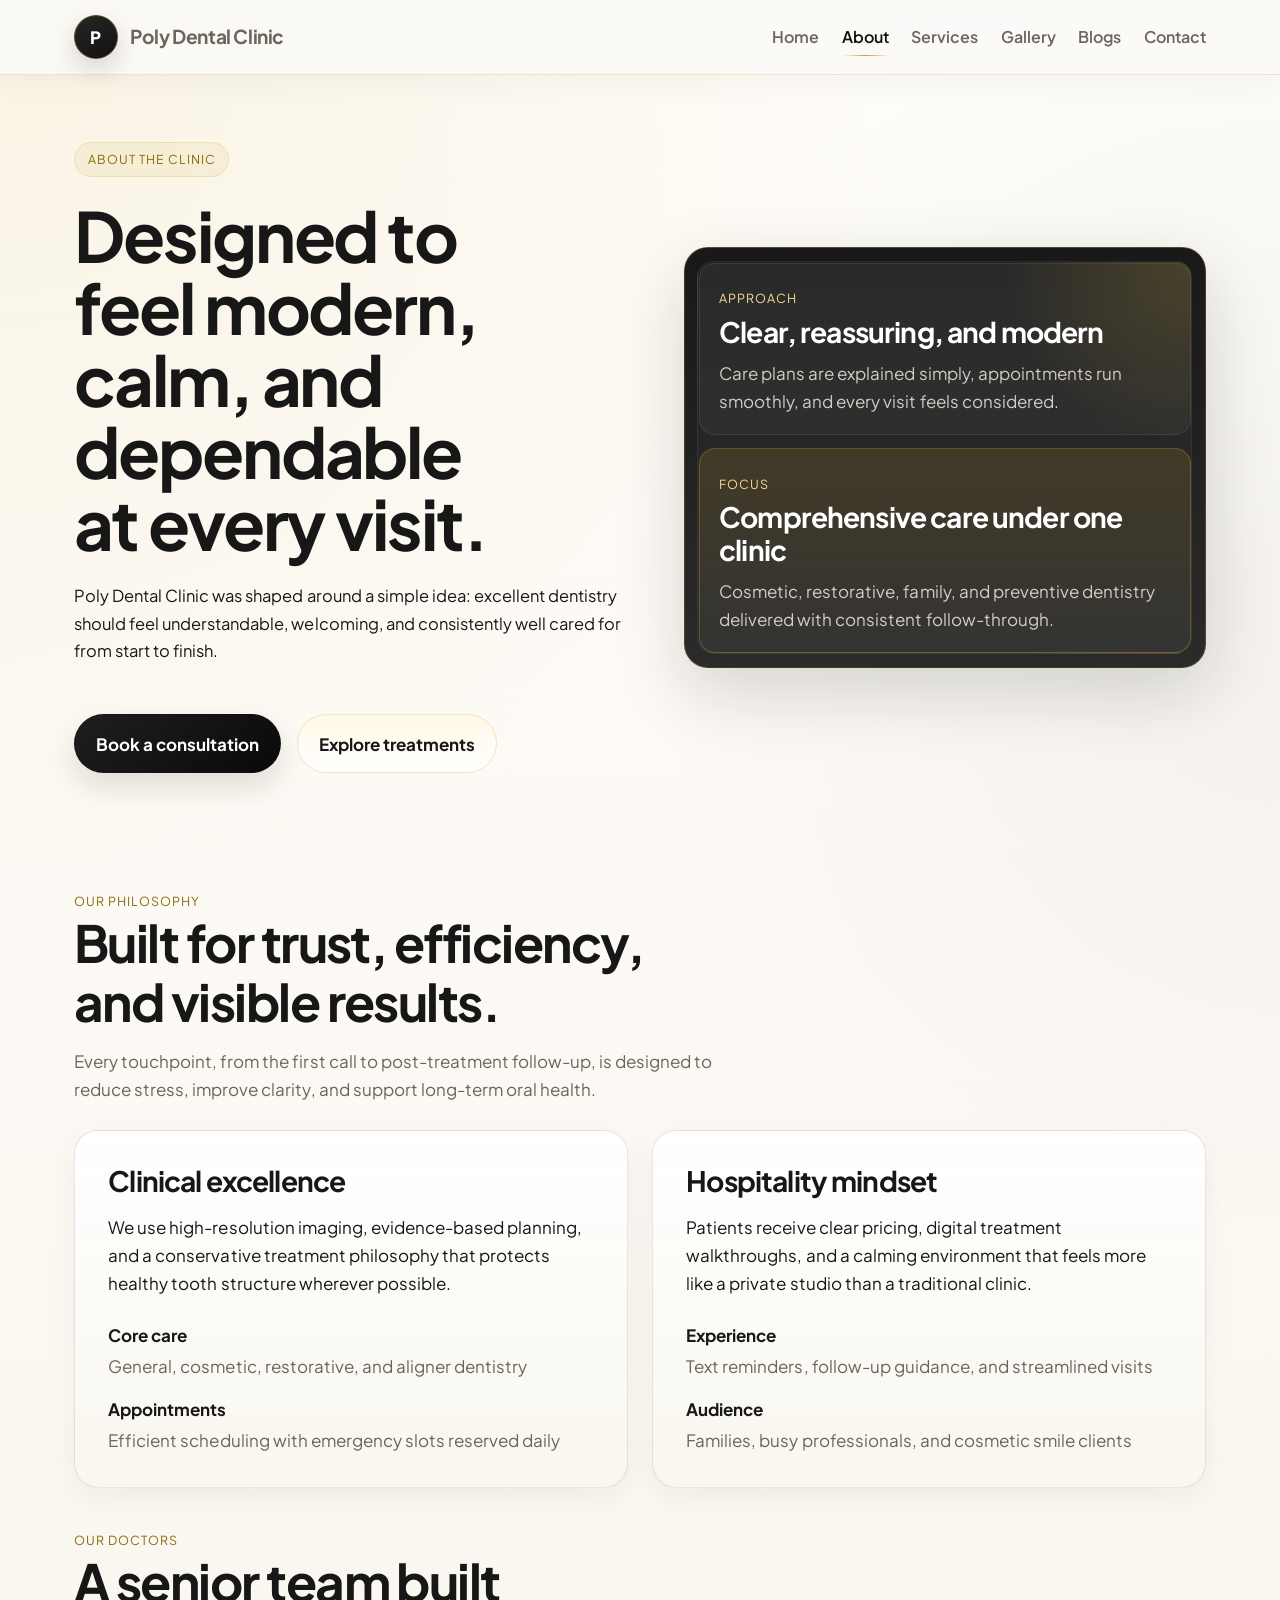
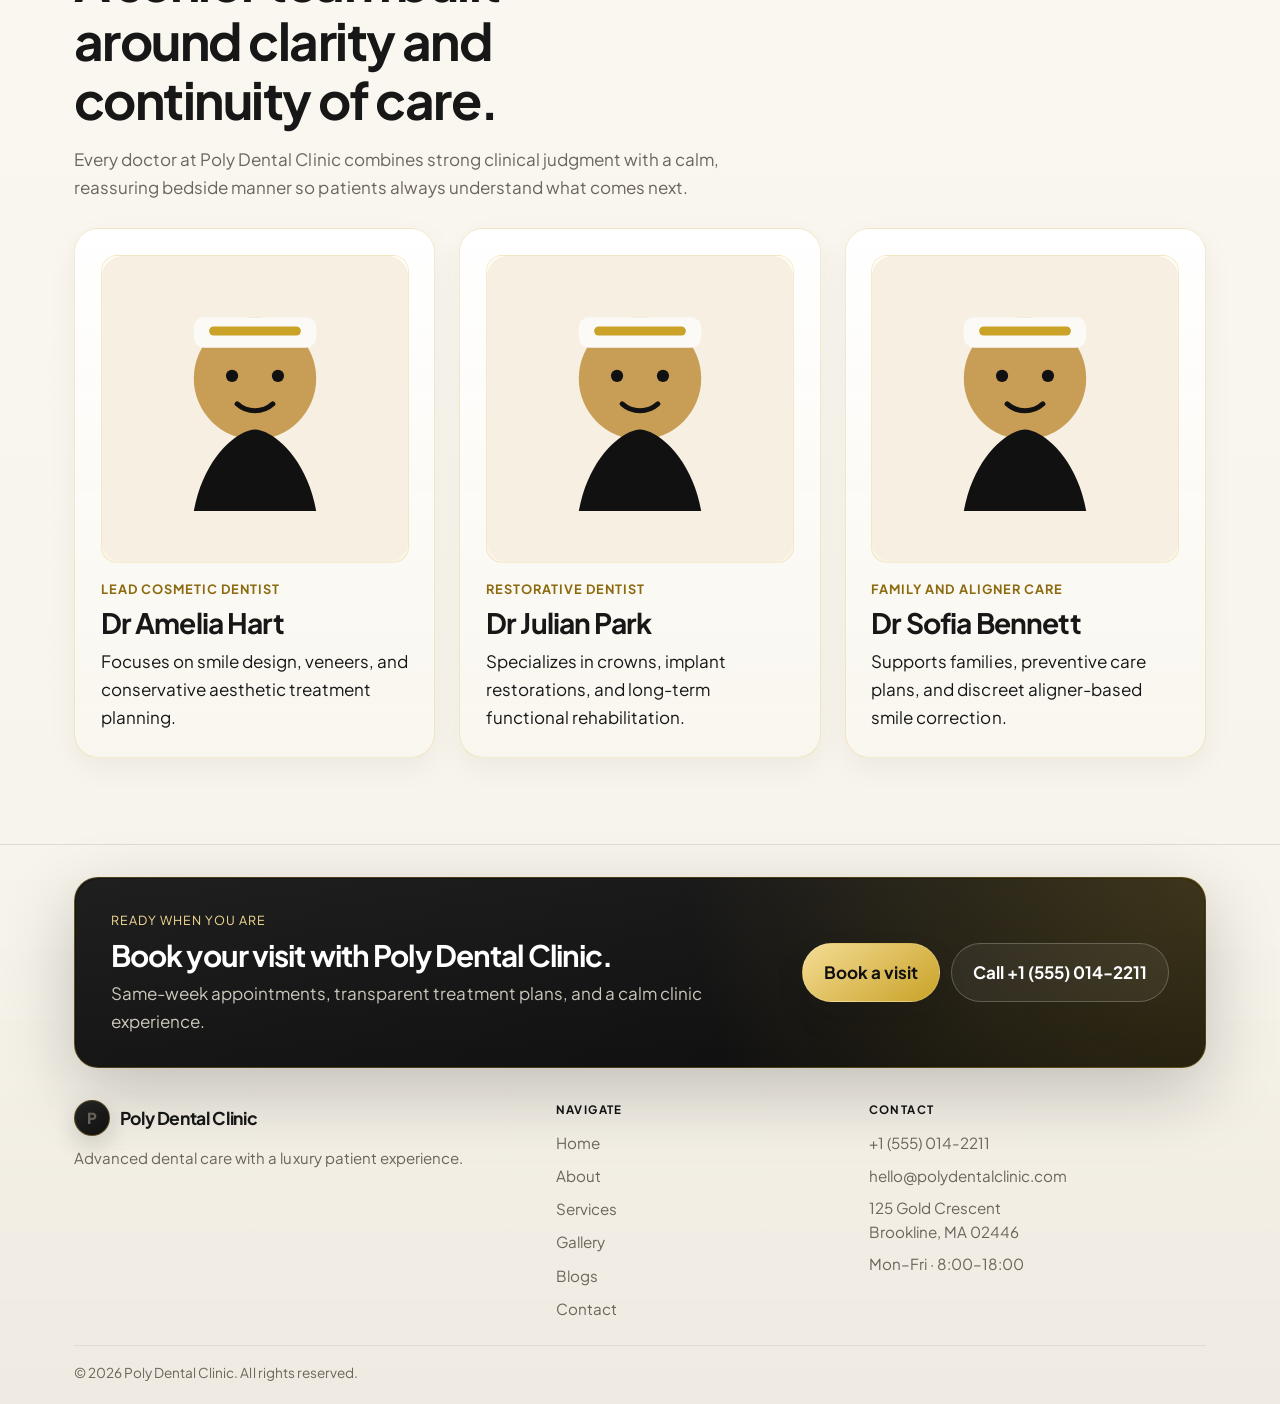
==== about.html @ a1417f7a "feat: Inital commit with all files" ====
<!DOCTYPE html>
<html lang="en">
  <head>
    <meta charset="UTF-8" />
    <meta name="viewport" content="width=device-width, initial-scale=1.0" />
    <title>About | Poly Dental Clinic</title>
    <meta
      name="description"
      content="Learn about Poly Dental Clinic, our patient-first philosophy, and the doctors behind our modern cosmetic, restorative, and family dental care."
    />
    <meta name="robots" content="index,follow" />
    <link rel="canonical" href="https://www.polydentalclinic.com/about.html" />
    <meta property="og:title" content="About | Poly Dental Clinic" />
    <meta
      property="og:description"
      content="Meet the team, explore our care philosophy, and learn what makes Poly Dental Clinic feel modern, dependable, and welcoming."
    />
    <meta property="og:type" content="website" />
    <meta property="og:url" content="https://www.polydentalclinic.com/about.html" />
    <meta property="og:site_name" content="Poly Dental Clinic" />
    <meta name="theme-color" content="#fbfaf7" />
    <link rel="icon" href="assets/images/favicon.svg" type="image/svg+xml" />
    <link rel="manifest" href="site.webmanifest" />
    <link rel="preconnect" href="https://fonts.googleapis.com" />
    <link rel="preconnect" href="https://fonts.gstatic.com" crossorigin />
    <link
      href="https://fonts.googleapis.com/css2?family=Plus+Jakarta+Sans:wght@400;500;600;700;800&display=swap"
      rel="stylesheet"
    />
    <link rel="stylesheet" href="assets/css/styles.css" />
    <script>document.documentElement.classList.add('js');</script>
  </head>
  <body>
    <a class="skip-link" href="#main">Skip to content</a>
    <header class="site-header">
      <div class="nav-shell">
        <a class="brand" href="index.html" aria-label="Poly Dental Clinic home">
          <span class="brand-mark">P</span>
          <span class="brand-copy">
            <strong>Poly Dental Clinic</strong>
          </span>
        </a>
        <button
          class="mobile-toggle"
          type="button"
          aria-label="Toggle navigation menu"
          aria-expanded="false"
          aria-controls="primary-nav"
          data-mobile-toggle
        >
          <span class="mobile-toggle-line" aria-hidden="true"></span>
          <span class="mobile-toggle-line" aria-hidden="true"></span>
          <span class="mobile-toggle-line" aria-hidden="true"></span>
        </button>
        <nav>
          <div class="nav-links" id="primary-nav" data-nav-links>
            <a href="index.html">Home</a>
            <a href="about.html" aria-current="page">About</a>
            <a href="services.html">Services</a>
            <a href="gallery.html">Gallery</a>
            <a href="blog.html">Blogs</a>
            <a href="contact.html">Contact</a>
          </div>
        </nav>
      </div>
    </header>

    <main id="main">
      <section class="page-intro">
        <div class="section-shell page-intro-grid">
          <div class="page-intro-copy reveal">
            <span class="eyebrow">About the clinic</span>
            <h1>Designed to feel modern, calm, and dependable at every visit.</h1>
            <p>
              Poly Dental Clinic was shaped around a simple idea: excellent dentistry should
              feel understandable, welcoming, and consistently well cared for from start to finish.
            </p>
            <div class="inline-actions">
              <a class="button" href="contact.html">Book a consultation</a>
              <a class="button-secondary" href="services.html">Explore treatments</a>
            </div>
          </div>
          <div class="page-intro-panel reveal">
            <div class="page-intro-details">
              <article class="intro-detail-card">
                <span class="section-label">Approach</span>
                <h3>Clear, reassuring, and modern</h3>
                <p>Care plans are explained simply, appointments run smoothly, and every visit feels considered.</p>
              </article>
              <article class="intro-detail-card intro-detail-accent">
                <span class="section-label">Focus</span>
                <h3>Comprehensive care under one clinic</h3>
                <p>Cosmetic, restorative, family, and preventive dentistry delivered with consistent follow-through.</p>
              </article>
            </div>
          </div>
        </div>
      </section>

      <section class="section">
        <div class="section-shell">
          <div class="section-head reveal">
            <div class="section-copy">
              <span class="section-label">Our philosophy</span>
              <h2>Built for trust, efficiency, and visible results.</h2>
              <p class="section-lead">
                Every touchpoint, from the first call to post-treatment follow-up, is designed to
                reduce stress, improve clarity, and support long-term oral health.
              </p>
            </div>
          </div>

          <div class="story-grid">
            <article class="story-panel reveal">
              <h3>Clinical excellence</h3>
              <p>
                We use high-resolution imaging, evidence-based planning, and a conservative
                treatment philosophy that protects healthy tooth structure wherever possible.
              </p>
              <div class="meta-list">
                <div><span>Core care</span>General, cosmetic, restorative, and aligner dentistry</div>
                <div><span>Appointments</span>Efficient scheduling with emergency slots reserved daily</div>
              </div>
            </article>
            <article class="story-panel reveal">
              <h3>Hospitality mindset</h3>
              <p>
                Patients receive clear pricing, digital treatment walkthroughs, and a calming
                environment that feels more like a private studio than a traditional clinic.
              </p>
              <div class="meta-list">
                <div><span>Experience</span>Text reminders, follow-up guidance, and streamlined visits</div>
                <div><span>Audience</span>Families, busy professionals, and cosmetic smile clients</div>
              </div>
            </article>
          </div>

          <div class="section-head reveal doctors-head">
            <div class="section-copy">
              <span class="section-label">Our doctors</span>
              <h2>A senior team built around clarity and continuity of care.</h2>
              <p class="section-lead">
                Every doctor at Poly Dental Clinic combines strong clinical judgment with a calm,
                reassuring bedside manner so patients always understand what comes next.
              </p>
            </div>
          </div>

          <div class="doctor-grid">
            <article class="doctor-card reveal">
              <img src="assets/images/doctor-placeholder.svg" alt="Doctor profile placeholder for Dr Amelia Hart" />
              <div class="doctor-copy">
                <span class="doctor-role">Lead cosmetic dentist</span>
                <h3>Dr Amelia Hart</h3>
                <p>Focuses on smile design, veneers, and conservative aesthetic treatment planning.</p>
              </div>
            </article>
            <article class="doctor-card reveal">
              <img src="assets/images/doctor-placeholder.svg" alt="Doctor profile placeholder for Dr Julian Park" />
              <div class="doctor-copy">
                <span class="doctor-role">Restorative dentist</span>
                <h3>Dr Julian Park</h3>
                <p>Specializes in crowns, implant restorations, and long-term functional rehabilitation.</p>
              </div>
            </article>
            <article class="doctor-card reveal">
              <img src="assets/images/doctor-placeholder.svg" alt="Doctor profile placeholder for Dr Sofia Bennett" />
              <div class="doctor-copy">
                <span class="doctor-role">Family and aligner care</span>
                <h3>Dr Sofia Bennett</h3>
                <p>Supports families, preventive care plans, and discreet aligner-based smile correction.</p>
              </div>
            </article>
          </div>
        </div>
      </section>
    </main>

    <footer class="footer">
      <div class="footer-shell">
        <aside class="footer-cta reveal" aria-label="Book a visit">
          <div class="footer-cta-copy">
            <span class="section-label">Ready when you are</span>
            <h3>Book your visit with Poly Dental Clinic.</h3>
            <p>Same-week appointments, transparent treatment plans, and a calm clinic experience.</p>
          </div>
          <div class="footer-cta-actions">
            <a class="button" href="contact.html">Book a visit</a>
            <a class="button-secondary" href="tel:+15550142211">Call +1 (555) 014-2211</a>
          </div>
        </aside>
        <div class="footer-grid">
          <div class="footer-brand">
            <a class="footer-brand-link" href="index.html" aria-label="Poly Dental Clinic home">
              <span class="brand-mark" aria-hidden="true">P</span>
              <strong>Poly Dental Clinic</strong>
            </a>
            <span>Advanced dental care with a luxury patient experience.</span>
          </div>
          <div class="footer-col">
            <span class="footer-heading">Navigate</span>
            <div class="footer-links">
              <a href="index.html">Home</a>
              <a href="about.html">About</a>
              <a href="services.html">Services</a>
              <a href="gallery.html">Gallery</a>
              <a href="blog.html">Blogs</a>
              <a href="contact.html">Contact</a>
            </div>
          </div>
          <div class="footer-col">
            <span class="footer-heading">Contact</span>
            <div class="footer-links">
              <a href="tel:+15550142211">+1 (555) 014-2211</a>
              <a href="mailto:hello@polydentalclinic.com">hello@polydentalclinic.com</a>
              <span>125 Gold Crescent<br />Brookline, MA 02446</span>
              <span>Mon&ndash;Fri &middot; 8:00&ndash;18:00</span>
            </div>
          </div>
        </div>
        <div class="footer-bottom">
          <p class="footer-note">&copy; <span data-current-year></span> Poly Dental Clinic. All rights reserved.</p>
        </div>
      </div>
    </footer>

    <script src="assets/js/script.js"></script>
  </body>
</html>
---- assets/css/styles.css ----
:root {
  --bg: #fbfaf7;
  --bg-elevated: #f5f1e8;
  --surface: rgba(255, 255, 255, 0.88);
  --surface-strong: rgba(255, 255, 255, 0.96);
  --text: #171717;
  --text-muted: #6b655c;
  --gold: #c9a227;
  --gold-soft: #e7d08b;
  --accent-dark: #111111;
  --border: rgba(17, 17, 17, 0.1);
  --border-strong: rgba(201, 162, 39, 0.24);
  --shadow: 0 22px 60px rgba(17, 17, 17, 0.08);
  --shadow-soft: 0 10px 30px rgba(17, 17, 17, 0.05);
  --radius-lg: 24px;
  --radius-md: 16px;
  --radius-sm: 12px;
  --container: 1180px;
  --gutter: clamp(1rem, 2.5vw, 1.5rem);
  --space-sm: clamp(0.75rem, 1.2vw, 1rem);
  --space-md: clamp(1rem, 1.8vw, 1.4rem);
  --space-lg: clamp(1.5rem, 2.6vw, 2.25rem);
  --space-xl: clamp(2rem, 3.6vw, 3rem);
  --measure: 68ch;
  --display-font: "Plus Jakarta Sans", "Segoe UI", sans-serif;
  --body-font: "Plus Jakarta Sans", "Segoe UI", sans-serif;
  --focus-ring: 0 0 0 4px rgba(201, 162, 39, 0.2);
  --transition: 220ms ease;
}

* {
  box-sizing: border-box;
}

html {
  scroll-behavior: smooth;
}

body {
  margin: 0;
  font-family: var(--body-font);
  font-size: clamp(1rem, 0.25vw + 0.98rem, 1.0625rem);
  color: var(--text);
  background:
    radial-gradient(circle at top left, rgba(201, 162, 39, 0.1), transparent 28%),
    radial-gradient(circle at right 20%, rgba(17, 17, 17, 0.04), transparent 24%),
    linear-gradient(180deg, #fffdfa 0%, #f6f2e8 100%);
  min-height: 100vh;
  line-height: 1.65;
  letter-spacing: 0.001em;
  text-rendering: optimizeLegibility;
  -webkit-font-smoothing: antialiased;
}

a {
  color: inherit;
  text-decoration: none;
}

a:focus-visible,
button:focus-visible,
input:focus-visible,
textarea:focus-visible {
  outline: none;
  box-shadow: var(--focus-ring);
}

img {
  max-width: 100%;
  display: block;
}

button,
input,
textarea {
  font: inherit;
}

.skip-link {
  position: absolute;
  left: -999px;
  top: 1rem;
}

.skip-link:focus,
.skip-link:focus-visible {
  left: 1rem;
  z-index: 1000;
  padding: 0.75rem 1rem;
  border-radius: var(--radius-sm);
  background: var(--gold);
  color: #111;
  box-shadow: var(--shadow-soft);
}

.site-header {
  position: sticky;
  top: 0;
  z-index: 50;
  backdrop-filter: blur(16px);
  background: rgba(251, 250, 247, 0.84);
  border-bottom: 1px solid rgba(201, 162, 39, 0.24);
  box-shadow: 0 10px 30px rgba(17, 17, 17, 0.04);
}

nav {
  display: flex;
  align-items: center;
  margin-left: auto;
}

.nav-shell,
.section-shell,
.footer-shell {
  width: 100%;
  max-width: var(--container);
  margin: 0 auto;
  padding-inline: var(--gutter);
}

.nav-shell {
  display: flex;
  align-items: center;
  justify-content: space-between;
  gap: 0.65rem;
  min-height: 74px;
}

.brand {
  display: flex;
  align-items: center;
  gap: 0.75rem;
}

.brand-mark {
  width: 2.75rem;
  height: 2.75rem;
  border-radius: 50%;
  display: grid;
  place-items: center;
  color: #fff;
  background: linear-gradient(145deg, #262626, #111111);
  border: 1px solid rgba(201, 162, 39, 0.35);
  box-shadow: 0 10px 24px rgba(17, 17, 17, 0.16);
  font-weight: 800;
}

.brand-copy strong,
.footer-brand strong {
  display: block;
  font-family: var(--display-font);
  letter-spacing: -0.02em;
  font-size: 1.2rem;
}

.brand-copy,
.footer-brand span,
.section-lead,
.meta-list,
.contact-list,
.card-note,
.gallery-tag,
.kpi-label {
  color: var(--text-muted);
}

.nav-links {
  display: flex;
  align-items: center;
  gap: 1.4rem;
}

.nav-links a {
  position: relative;
  font-size: 1rem;
  font-weight: 600;
  color: var(--text-muted);
}

.nav-links a[aria-current="page"] {
  color: var(--accent-dark);
}

.nav-links a::after {
  content: "";
  position: absolute;
  left: 0;
  bottom: -0.35rem;
  width: 100%;
  height: 1px;
  background: linear-gradient(90deg, transparent, var(--gold), transparent);
  transform: scaleX(0);
  transform-origin: center;
  transition: transform var(--transition);
}

.nav-links a:hover::after,
.nav-links a[aria-current="page"]::after {
  transform: scaleX(1);
}

.mobile-toggle {
  display: none;
  width: 3rem;
  height: 3rem;
  border: 1px solid rgba(201, 162, 39, 0.3);
  border-radius: 12px;
  background: linear-gradient(180deg, rgba(255, 248, 228, 0.96), rgba(255, 255, 255, 0.98));
  color: var(--text);
  padding: 0;
  align-content: center;
  justify-items: center;
  gap: 0.24rem;
  margin-left: 0.15rem;
  box-shadow: var(--shadow-soft);
}

.mobile-toggle-line {
  width: 1.1rem;
  height: 2px;
  border-radius: 999px;
  background: linear-gradient(90deg, #111111, #c9a227);
}

.hero {
  position: relative;
  overflow: clip;
  padding: 4rem 0 2rem;
}

.hero::before {
  content: "";
  position: absolute;
  inset: 0;
  background:
    linear-gradient(110deg, rgba(201, 162, 39, 0.14), transparent 42%),
    linear-gradient(180deg, transparent, rgba(17, 17, 17, 0.02));
  pointer-events: none;
}

.hero-grid,
.contact-grid,
.story-grid,
.service-grid,
.gallery-grid,
.info-grid,
.footer-grid,
.stat-grid,
.values-grid,
.doctor-grid {
  display: grid;
  gap: 1.5rem;
}

.hero-grid,
.contact-grid,
.story-grid {
  grid-template-columns: repeat(2, minmax(0, 1fr));
  align-items: center;
}

.landing-copy {
  max-width: 42rem;
  background: rgba(255, 252, 243, 0.9);
  backdrop-filter: blur(12px);
  border-color: rgba(201, 162, 39, 0.3);
  box-shadow: 0 26px 80px rgba(17, 17, 17, 0.14);
}

.landing-points {
  display: flex;
  flex-wrap: wrap;
  gap: 0.7rem;
  margin-top: 0.15rem;
}

.landing-points span {
  padding: 0.55rem 0.8rem;
  border-radius: 999px;
  background: rgba(17, 17, 17, 0.05);
  border: 1px solid rgba(201, 162, 39, 0.2);
  font-size: 0.92rem;
  font-weight: 600;
  color: var(--text-muted);
}

.page-intro {
  padding: clamp(2rem, 4vw, 3.2rem) 0 clamp(2.4rem, 4.6vw, 3.6rem);
}

.home-intro {
  padding-top: clamp(2rem, 4vw, 2.8rem);
}

.page-intro-grid {
  display: grid;
  grid-template-columns: minmax(0, 1.05fr) minmax(0, 0.95fr);
  gap: clamp(1.25rem, 2.8vw, 2rem);
  align-items: center;
}

.page-intro-copy,
.page-intro-panel {
  position: relative;
  border-radius: var(--radius-lg);
}

.page-intro-copy {
  display: grid;
  gap: var(--space-md);
  padding: clamp(0.6rem, 2vw, 1rem) 0;
}

.page-intro-copy h1 {
  max-width: 10.5ch;
  line-height: 1.04;
  margin-bottom: 0.1rem;
}

.page-intro-copy p {
  max-width: min(var(--measure), 100%);
  font-size: 1.03rem;
}

.page-intro-panel {
  padding: 0.9rem;
  background:
    linear-gradient(180deg, rgba(17, 17, 17, 0.97), rgba(31, 31, 31, 0.95)),
    linear-gradient(180deg, rgba(255, 255, 255, 0.02), rgba(255, 255, 255, 0.02));
  border: 1px solid rgba(201, 162, 39, 0.26);
  box-shadow: 0 24px 70px rgba(17, 17, 17, 0.16);
}

.home-intro-panel {
  background:
    linear-gradient(180deg, rgba(17, 17, 17, 0.98), rgba(28, 28, 28, 0.95)),
    linear-gradient(180deg, rgba(255, 255, 255, 0.02), rgba(255, 255, 255, 0.02));
}

.page-intro-panel::before {
  content: "";
  position: absolute;
  inset: 0.8rem;
  border-radius: calc(var(--radius-lg) - 0.45rem);
  background:
    radial-gradient(circle at top right, rgba(201, 162, 39, 0.2), transparent 30%),
    linear-gradient(180deg, rgba(255, 255, 255, 0.04), rgba(255, 255, 255, 0.01));
  border: 1px solid rgba(255, 255, 255, 0.06);
}

.page-intro-details {
  position: relative;
  z-index: 1;
  display: grid;
  gap: 0.85rem;
  height: 100%;
}

.home-intro-image {
  min-height: 19rem;
}

.home-intro-image img {
  aspect-ratio: 1.12 / 0.88;
}

.home-intro-stats {
  display: grid;
  grid-template-columns: minmax(0, 1.15fr) minmax(0, 0.85fr) minmax(0, 0.85fr);
  gap: 0.9rem;
}

.intro-detail-card {
  padding: 1.15rem 1.2rem;
  border-radius: var(--radius-md);
  background: rgba(255, 255, 255, 0.04);
  border: 1px solid rgba(255, 255, 255, 0.08);
}

.intro-detail-card .section-label {
  color: #f4dc94;
}

.intro-detail-card h3 {
  color: #fff;
  margin-top: 0.35rem;
}

.intro-detail-card p {
  color: rgba(255, 249, 235, 0.78);
  margin-top: 0.7rem;
}

.intro-detail-accent {
  background: linear-gradient(180deg, rgba(201, 162, 39, 0.16), rgba(255, 255, 255, 0.04));
  border-color: rgba(201, 162, 39, 0.34);
}

.hero-copy,
.hero-card,
.story-panel,
.contact-panel,
.info-panel,
.service-card,
.gallery-card,
.value-card,
.cta-banner,
.doctor-card,
.testimonial-card {
  background: linear-gradient(180deg, rgba(255, 255, 255, 0.98), rgba(249, 246, 238, 0.96));
  border: 1px solid var(--border);
  border-radius: var(--radius-lg);
  box-shadow: var(--shadow-soft);
}

.hero-copy,
.cta-banner,
.service-card,
.value-card,
.doctor-card,
.testimonial-card {
  border-color: rgba(201, 162, 39, 0.22);
}

.hero-copy,
.story-panel,
.contact-panel,
.info-panel,
.cta-banner {
  padding: clamp(1.4rem, 2.6vw, 2.35rem);
}

.service-card,
.gallery-card,
.value-card,
.stat-card,
.doctor-card,
.testimonial-card {
  padding: clamp(1.2rem, 2.2vw, 1.6rem);
}

.eyebrow {
  display: inline-flex;
  align-items: center;
  gap: 0.6rem;
  padding: 0.38rem 0.8rem;
  border-radius: 999px;
  background: rgba(201, 162, 39, 0.1);
  border: 1px solid rgba(201, 162, 39, 0.18);
  color: #8c6b10;
  letter-spacing: 0.08em;
  text-transform: uppercase;
  font-size: 0.77rem;
  width: fit-content;
}

h1,
h2,
h3 {
  margin: 0;
  line-height: 1.15;
  font-family: var(--display-font);
  font-weight: 700;
  letter-spacing: -0.03em;
}

h1 {
  font-size: clamp(2.4rem, 5.4vw, 5.2rem);
  max-width: 18ch;
  text-wrap: balance;
}

h2 {
  font-size: clamp(1.9rem, 4vw, 3.2rem);
  text-wrap: balance;
}

h3 {
  font-size: clamp(1.5rem, 2.2vw, 2rem);
}

p {
  margin: 0;
  max-width: 66ch;
}

.hero-copy p,
.section-copy p,
.story-panel p,
.contact-panel p,
.info-panel p,
.service-card p,
.gallery-card p,
.value-card p,
.cta-banner p {
  margin-top: 1rem;
}

.hero-actions,
.inline-actions {
  display: flex;
  flex-wrap: wrap;
  gap: 1rem;
  margin-top: 1.75rem;
}

.button,
.button-secondary {
  display: inline-flex;
  align-items: center;
  justify-content: center;
  min-height: 3.25rem;
  padding: 0.9rem 1.3rem;
  border-radius: 999px;
  font-weight: 700;
  transition: transform var(--transition), border-color var(--transition), background var(--transition), box-shadow var(--transition);
}

.button {
  color: #fff;
  background: linear-gradient(145deg, #1f1f1f, #090909);
  border: 1px solid rgba(17, 17, 17, 0.16);
  box-shadow: 0 14px 30px rgba(17, 17, 17, 0.12);
}

.button-secondary {
  border: 1px solid var(--border-strong);
  background: linear-gradient(180deg, rgba(255, 248, 228, 0.92), rgba(255, 255, 255, 0.94));
  color: var(--text);
}

.button:hover,
.button-secondary:hover,
.mobile-toggle:hover {
  transform: translateY(-1px);
  box-shadow: 0 10px 24px rgba(17, 17, 17, 0.1);
}

.button:focus-visible,
.button-secondary:focus-visible,
.mobile-toggle:focus-visible,
.nav-links a:focus-visible {
  box-shadow: var(--focus-ring);
}

.hero-card {
  position: relative;
  padding: clamp(1rem, 1.8vw, 1.35rem);
  min-height: 420px;
  isolation: isolate;
}

.hero-media {
  min-height: 100%;
}

.hero-card::before {
  content: "";
  position: absolute;
  inset: 1rem;
  border-radius: calc(var(--radius-lg) - 0.75rem);
  background:
    linear-gradient(160deg, rgba(201, 162, 39, 0.14), transparent 45%),
    radial-gradient(circle at top right, rgba(255, 255, 255, 0.92), transparent 42%),
    linear-gradient(180deg, rgba(255, 255, 255, 0.98), rgba(247, 242, 231, 0.95));
  border: 1px solid rgba(17, 17, 17, 0.06);
}

.hero-card-content {
  position: relative;
  z-index: 1;
  height: 100%;
  display: flex;
  flex-direction: column;
  justify-content: space-between;
}

.hero-image-frame {
  overflow: hidden;
  border-radius: calc(var(--radius-lg) - 0.5rem);
  border: 1px solid rgba(201, 162, 39, 0.2);
  background: linear-gradient(180deg, rgba(255, 253, 246, 0.92), rgba(251, 245, 229, 0.96));
}

.hero-image-frame img {
  width: 100%;
  aspect-ratio: 1.06 / 1;
  object-fit: cover;
}

.hero-stat-row {
  display: grid;
  grid-template-columns: repeat(3, minmax(0, 1fr));
  gap: 0.9rem;
  margin-top: 1rem;
}

.hero-highlight {
  display: grid;
  gap: 1rem;
}

.hero-badge,
.kpi {
  background: rgba(255, 255, 255, 0.7);
  border: 1px solid rgba(17, 17, 17, 0.06);
  border-radius: var(--radius-md);
  padding: 1rem 1.05rem;
}

.home-intro-stats .kpi {
  background: rgba(255, 255, 255, 0.04);
  border: 1px solid rgba(255, 255, 255, 0.08);
  color: rgba(255, 249, 235, 0.85);
}

.home-intro-stats .kpi-value {
  color: #f4dc94;
}

.home-intro-stats .kpi-label {
  color: rgba(255, 249, 235, 0.72);
}

.kpi-value {
  font-size: clamp(2rem, 4vw, 3rem);
  color: var(--accent-dark);
  font-family: var(--display-font);
}

.section {
  padding: clamp(1.5rem, 3vw, 2.4rem) 0 clamp(2.4rem, 4.8vw, 3.4rem);
}

.section-head {
  display: flex;
  align-items: end;
  justify-content: space-between;
  gap: 1.5rem;
  margin-bottom: clamp(1.15rem, 2.2vw, 1.7rem);
}

.section-copy {
  max-width: min(42rem, 100%);
}

.section-label {
  color: #8c6b10;
  text-transform: uppercase;
  letter-spacing: 0.08em;
  font-size: 0.78rem;
}

.stat-grid,
.values-grid,
.service-grid,
.gallery-grid,
.info-grid,
.doctor-grid {
  grid-template-columns: repeat(3, minmax(0, 1fr));
}

.doctor-grid {
  margin-top: 1.5rem;
}

.doctor-card {
  display: grid;
  gap: 1rem;
}

.doctor-card img {
  width: 100%;
  aspect-ratio: 1 / 1;
  object-fit: cover;
  background: linear-gradient(180deg, rgba(255, 253, 246, 0.92), rgba(251, 245, 229, 0.96));
  border-radius: calc(var(--radius-lg) - 0.5rem);
  border: 1px solid rgba(201, 162, 39, 0.18);
}

.doctor-copy {
  display: grid;
  gap: 0.45rem;
}

.doctor-role {
  color: #8c6b10;
  text-transform: uppercase;
  letter-spacing: 0.08em;
  font-size: 0.8rem;
  font-weight: 700;
}

.doctors-head {
  margin-top: 2.25rem;
}

.about-hero-card .hero-image-frame img {
  aspect-ratio: 1.1 / 0.88;
}

.stat-card {
  background: rgba(255, 255, 255, 0.82);
  border: 1px solid rgba(17, 17, 17, 0.06);
  border-radius: var(--radius-md);
}

.stat-card strong {
  display: block;
  font-size: 2rem;
  color: var(--accent-dark);
  font-family: var(--display-font);
}

.meta-list,
.contact-list {
  display: grid;
  gap: 0.9rem;
  margin-top: 1.5rem;
}

.meta-list span,
.contact-list span {
  display: block;
  color: var(--text);
  font-weight: 700;
  margin-bottom: 0.2rem;
}

.service-card,
.gallery-card,
.value-card {
  transition: transform var(--transition), border-color var(--transition), background var(--transition);
}

.service-card:hover,
.gallery-card:hover,
.value-card:hover {
  transform: translateY(-4px);
  border-color: var(--border-strong);
  box-shadow: var(--shadow);
}

.service-icon,
.gallery-visual {
  display: grid;
  place-items: center;
  border-radius: var(--radius-md);
}

.service-icon {
  width: 3.5rem;
  height: 3.5rem;
  margin-bottom: 1rem;
  background: linear-gradient(180deg, rgba(17, 17, 17, 0.92), rgba(36, 36, 36, 0.94));
  border: 1px solid rgba(201, 162, 39, 0.24);
  color: var(--accent-dark);
  color: #f4dc94;
  font-weight: 700;
}

.gallery-visual {
  min-height: 250px;
  margin-bottom: 1.1rem;
  overflow: hidden;
  background:
    linear-gradient(145deg, rgba(201, 162, 39, 0.32), rgba(255, 255, 255, 0.55)),
    linear-gradient(180deg, #f2ebdb, #ffffff);
}

.gallery-visual::before {
  content: attr(data-label);
  color: rgba(17, 17, 17, 0.75);
  letter-spacing: 0.12em;
  text-transform: uppercase;
  font-size: 0.85rem;
}

.gallery-tag {
  font-size: 0.88rem;
  text-transform: uppercase;
  letter-spacing: 0.08em;
}

.cta-banner {
  display: flex;
  align-items: center;
  justify-content: space-between;
  gap: 1.5rem;
  margin-top: 2rem;
  border-color: var(--border-strong);
}

.testimonials-section {
  overflow: hidden;
}

.testimonial-marquee {
  position: relative;
  overflow: hidden;
  margin-top: 1.5rem;
  mask-image: linear-gradient(90deg, transparent, #000 8%, #000 92%, transparent);
}

.testimonial-track {
  display: flex;
  gap: 1rem;
  width: max-content;
  animation: testimonial-scroll 28s linear infinite;
}

.testimonial-marquee:hover .testimonial-track,
.testimonial-marquee:focus-within .testimonial-track {
  animation-play-state: paused;
}

.testimonial-card {
  width: min(22rem, calc(100vw - 3rem));
  display: grid;
  gap: 0.8rem;
  flex: 0 0 auto;
}

.testimonial-card strong {
  font-size: 1rem;
}

.testimonial-card span {
  color: var(--text-muted);
}

.contact-form {
  display: grid;
  gap: 1rem;
  margin-top: 1.5rem;
}

.form-row {
  display: grid;
  grid-template-columns: repeat(2, minmax(0, 1fr));
  gap: 1rem;
}

.field {
  display: grid;
  gap: 0.45rem;
}

.field label {
  color: #8c6b10;
  font-size: 0.98rem;
  font-weight: 600;
}

.field input,
.field textarea {
  width: 100%;
  min-height: 3.25rem;
  padding: 0.95rem 1rem;
  border-radius: 16px;
  border: 1px solid rgba(17, 17, 17, 0.08);
  background: rgba(255, 255, 255, 0.92);
  color: var(--text);
}

.field textarea {
  min-height: 9rem;
  resize: vertical;
}

.field input:focus,
.field textarea:focus {
  outline: 1px solid rgba(201, 162, 39, 0.55);
  border-color: rgba(201, 162, 39, 0.55);
}

.field input.is-invalid,
.field textarea.is-invalid {
  border-color: #b6361b;
  background: rgba(182, 54, 27, 0.04);
}

.field input.is-invalid:focus,
.field textarea.is-invalid:focus {
  outline-color: #b6361b;
}

.form-status.is-error {
  color: #b6361b;
}

.form-status.is-success {
  color: #5c7a2a;
}

.form-status {
  min-height: 1.5rem;
  font-size: 0.94rem;
  color: #8c6b10;
}

.footer {
  margin-top: 2rem;
  padding: 0;
  background: linear-gradient(180deg, transparent, rgba(17, 17, 17, 0.03));
  border-top: 1px solid rgba(17, 17, 17, 0.08);
}

.footer-shell {
  padding-block: 2rem 1.25rem;
}

.footer-cta {
  position: relative;
  display: flex;
  align-items: center;
  justify-content: space-between;
  flex-wrap: wrap;
  gap: 1.5rem;
  padding: clamp(1.4rem, 2.6vw, 2rem) clamp(1.4rem, 2.8vw, 2.25rem);
  margin-bottom: 2rem;
  border-radius: var(--radius-lg);
  background:
    radial-gradient(circle at top right, rgba(201, 162, 39, 0.22), transparent 45%),
    linear-gradient(145deg, #161616, #0a0a0a);
  border: 1px solid rgba(201, 162, 39, 0.32);
  box-shadow: 0 24px 70px rgba(17, 17, 17, 0.22);
  overflow: hidden;
  color: #fff;
}

.footer-cta::before {
  content: "";
  position: absolute;
  inset: 1px;
  border-radius: calc(var(--radius-lg) - 1px);
  background: linear-gradient(180deg, rgba(255, 255, 255, 0.04), rgba(255, 255, 255, 0.01));
  pointer-events: none;
}

.footer-cta-copy,
.footer-cta-actions {
  position: relative;
  z-index: 1;
}

.footer-cta-copy {
  display: grid;
  gap: 0.45rem;
  max-width: 38rem;
}

.footer-cta-copy .section-label {
  color: #f4dc94;
}

.footer-cta-copy h3 {
  color: #fff;
  font-size: clamp(1.4rem, 2.4vw, 1.85rem);
  margin: 0;
}

.footer-cta-copy p {
  color: rgba(255, 249, 235, 0.78);
  margin: 0;
}

.footer-cta-actions {
  display: inline-flex;
  flex-wrap: wrap;
  gap: 0.7rem;
}

.footer-cta-actions .button {
  background: linear-gradient(145deg, #f4dc94, #c9a227);
  color: #111;
  border-color: rgba(255, 255, 255, 0.16);
}

.footer-cta-actions .button-secondary {
  background: rgba(255, 255, 255, 0.06);
  color: #fff;
  border-color: rgba(255, 255, 255, 0.22);
}

.footer-cta-actions .button-secondary:hover {
  background: rgba(255, 255, 255, 0.1);
}

.footer-grid {
  display: grid;
  grid-template-columns: minmax(0, 1.6fr) minmax(0, 1fr) minmax(0, 1.2fr);
  gap: 2rem;
  align-items: start;
  justify-items: start;
  text-align: left;
  padding: 0;
  border-top: none;
}

.footer-brand {
  display: grid;
  justify-items: start;
  gap: 0.65rem;
  max-width: 26rem;
}

.footer-brand-link {
  display: inline-flex;
  align-items: center;
  gap: 0.6rem;
  color: inherit;
}

.footer-brand-link .brand-mark {
  width: 2.25rem;
  height: 2.25rem;
  font-size: 0.95rem;
}

.footer-brand-link strong {
  font-family: var(--display-font);
  letter-spacing: -0.02em;
  font-size: 1.1rem;
}

.footer-brand span {
  font-size: 0.94rem;
  line-height: 1.55;
}

.footer-col {
  display: grid;
  gap: 0.7rem;
  width: 100%;
}

.footer-heading {
  font-size: 0.72rem;
  font-weight: 700;
  letter-spacing: 0.12em;
  text-transform: uppercase;
  color: var(--accent-dark);
}

.footer-links {
  display: flex;
  flex-direction: column;
  align-items: flex-start;
  gap: 0.5rem;
  font-size: 0.95rem;
}

.footer-links a {
  position: relative;
  color: var(--text-muted);
  transition: color var(--transition);
}

.footer-links a:hover,
.footer-links a:focus-visible {
  color: var(--accent-dark);
}

.footer-links span {
  color: var(--text-muted);
  line-height: 1.55;
}

.footer-bottom {
  margin-top: 1.5rem;
  padding-top: 1rem;
  border-top: 1px solid rgba(17, 17, 17, 0.08);
  display: flex;
  align-items: center;
  justify-content: space-between;
  gap: 1rem;
  flex-wrap: wrap;
}

.footer-note {
  margin: 0;
  color: var(--text-muted);
  font-size: 0.85rem;
}

.js .reveal {
  opacity: 0;
  transform: translateY(18px);
  transition: opacity 500ms ease, transform 500ms ease;
}

.js .reveal.is-visible {
  opacity: 1;
  transform: none;
}

.card-note {
  margin-top: 0.8rem;
  font-size: 0.95rem;
}

@media (max-width: 980px) {
  .hero-grid,
  .contact-grid,
  .story-grid,
  .stat-grid,
  .values-grid,
  .service-grid,
  .gallery-grid,
  .info-grid,
  .doctor-grid,
  .hero-stat-row {
    grid-template-columns: 1fr;
  }

  .footer-grid {
    grid-template-columns: minmax(0, 1.4fr) minmax(0, 1fr);
    gap: 1.5rem 2rem;
  }

  .footer-brand {
    grid-column: 1 / -1;
    max-width: none;
  }

  .section-head,
  .cta-banner {
    align-items: start;
    flex-direction: column;
  }

  .hero {
    padding-top: 3rem;
  }

  .page-intro-grid,
  .home-intro-stats {
    grid-template-columns: 1fr;
  }

  .home-intro-stats {
    grid-template-columns: 1fr 1fr;
  }
}

@media (max-width: 760px) {
  :root {
    --gutter: 1.1rem;
  }

  .site-header {
    background: rgba(251, 250, 247, 0.94);
  }

  .nav-shell {
    position: relative;
    min-height: 70px;
  }

  .brand-copy strong {
    font-size: 1.05rem;
  }

  .mobile-toggle {
    display: inline-grid;
    place-items: center;
    min-width: 3rem;
    min-height: 3.25rem;
    margin-left: auto;
  }

  nav {
    position: absolute;
    top: calc(100% + 0.55rem);
    left: var(--gutter);
    right: var(--gutter);
    flex-direction: column;
    align-items: flex-end;
    margin-left: 0;
  }

  .nav-links {
    width: min(100%, 20rem);
    margin-left: auto;
    display: grid;
    justify-items: end;
    gap: 0.35rem;
    padding: 0.55rem;
    border-radius: 18px;
    border: 1px solid rgba(201, 162, 39, 0.24);
    background: rgba(255, 252, 245, 0.98);
    box-shadow: var(--shadow);
    opacity: 0;
    visibility: hidden;
    pointer-events: none;
    transform: translateY(-0.5rem);
    transition: opacity var(--transition), transform var(--transition), visibility var(--transition);
  }

  .nav-links.is-open {
    opacity: 1;
    visibility: visible;
    transform: none;
    pointer-events: auto;
  }

  .nav-links a {
    min-height: 44px;
    display: flex;
    align-items: center;
    justify-content: flex-end;
    padding: 0.6rem 0.85rem;
    border-radius: 12px;
    background: transparent;
    width: 100%;
    text-align: right;
  }

  .nav-links a[aria-current="page"] {
    background: rgba(201, 162, 39, 0.12);
    color: var(--accent-dark);
  }

  .nav-links a::after {
    display: none;
  }

  .form-row {
    grid-template-columns: 1fr;
  }

  h1 {
    font-size: clamp(2.1rem, 9vw, 2.9rem);
  }

  h2 {
    font-size: clamp(1.7rem, 6.5vw, 2.2rem);
  }

  h3 {
    font-size: clamp(1.2rem, 5vw, 1.55rem);
  }

  .hero,
  .page-intro {
    padding-top: 1.75rem;
    padding-bottom: 1rem;
  }

  .landing-copy {
    max-width: none;
  }

  .page-intro-grid {
    gap: 1rem;
  }

  .page-intro-copy {
    padding-block: 0.25rem 0;
  }

  .page-intro-panel {
    padding: 0.75rem;
  }

  .home-intro-image {
    min-height: 0;
  }

  .home-intro-image img {
    aspect-ratio: 1.2 / 0.78;
  }

  .home-intro-stats {
    grid-template-columns: 1fr 1fr;
  }

  .intro-detail-card {
    padding: 1rem 1.05rem;
  }

  .landing-points {
    gap: 0.5rem;
  }

  .landing-points span {
    font-size: 0.86rem;
    padding: 0.45rem 0.7rem;
  }

  .hero-grid,
  .contact-grid,
  .story-grid,
  .service-grid,
  .gallery-grid,
  .info-grid,
  .values-grid,
  .stat-grid,
  .doctor-grid,
  .hero-stat-row {
    gap: 1rem;
  }

  .hero-copy,
  .hero-card,
  .story-panel,
  .contact-panel,
  .info-panel,
  .service-card,
  .gallery-card,
  .value-card,
  .cta-banner,
  .doctor-card,
  .testimonial-card {
    border-radius: 18px;
  }

  .hero-copy,
  .story-panel,
  .contact-panel,
  .info-panel,
  .cta-banner {
    padding: 1.25rem;
  }

  .service-card,
  .gallery-card,
  .value-card,
  .stat-card,
  .doctor-card,
  .testimonial-card {
    padding: 1.1rem;
  }

  .hero-card {
    min-height: auto;
  }

  .hero-image-frame img {
    aspect-ratio: 1 / 0.92;
  }

  .hero-card::before {
    inset: 0.75rem;
  }

  .hero-actions,
  .inline-actions {
    flex-direction: column;
    align-items: stretch;
    gap: 0.6rem;
    margin-top: 1.25rem;
  }

  .inline-actions .button,
  .inline-actions .button-secondary {
    width: 100%;
    align-self: stretch;
  }

  .button,
  .button-secondary {
    min-height: 3rem;
    padding: 0.85rem 1.2rem;
  }

  .section {
    padding-top: 1rem;
    padding-bottom: 2.25rem;
  }

  .section-head {
    margin-bottom: 1rem;
  }

  .meta-list,
  .contact-list,
  .contact-form {
    gap: 0.85rem;
    margin-top: 1.1rem;
  }

  .gallery-visual {
    min-height: 180px;
  }

  .testimonial-marquee {
    mask-image: none;
  }

  .testimonial-card {
    width: min(18rem, calc(100vw - 2.5rem));
  }

  .cta-banner {
    text-align: left;
    gap: 1rem;
  }

  .cta-banner .button {
    width: 100%;
  }

  .footer-shell {
    padding-block: 1.75rem 1.1rem;
  }

  .footer-cta {
    flex-direction: column;
    align-items: flex-start;
    gap: 1rem;
    padding: 1.25rem;
    margin-bottom: 1.5rem;
  }

  .footer-cta-actions {
    width: 100%;
    flex-direction: column;
    align-items: stretch;
  }

  .footer-cta-actions .button,
  .footer-cta-actions .button-secondary {
    width: 100%;
  }

  .footer-grid {
    grid-template-columns: 1fr 1fr;
    gap: 1.5rem 1.25rem;
  }

  .footer-brand {
    grid-column: 1 / -1;
    padding-bottom: 0.25rem;
    border-bottom: 1px solid rgba(17, 17, 17, 0.08);
  }

  .footer-links a {
    min-height: 36px;
    display: inline-flex;
    align-items: center;
  }

  .footer-bottom {
    margin-top: 1.25rem;
    padding-top: 0.85rem;
    justify-content: flex-start;
  }

  .footer-note {
    font-size: 0.82rem;
  }
}

@media (max-width: 420px) {
  :root {
    --gutter: 1rem;
  }

  .footer-grid {
    grid-template-columns: 1fr;
  }

  .footer-brand {
    border-bottom: none;
    padding-bottom: 0;
  }

  .footer-col + .footer-col {
    padding-top: 1rem;
    border-top: 1px solid rgba(17, 17, 17, 0.08);
  }

  .home-intro-stats {
    grid-template-columns: 1fr;
  }

  .nav-links {
    width: 100%;
  }

  .brand-copy strong {
    font-size: 0.98rem;
  }

  .brand-mark {
    width: 2.35rem;
    height: 2.35rem;
  }
}

@keyframes testimonial-scroll {
  from {
    transform: translateX(0);
  }

  to {
    transform: translateX(calc(-50% - 0.5rem));
  }
}

@media (prefers-reduced-motion: reduce) {
  html {
    scroll-behavior: auto;
  }

  *,
  *::before,
  *::after {
    animation: none !important;
    transition: none !important;
  }

  .reveal {
    opacity: 1;
    transform: none;
  }

  .testimonial-track {
    animation: none;
  }
}

.back-to-top {
  position: fixed;
  right: clamp(0.9rem, 2vw, 1.5rem);
  bottom: clamp(0.9rem, 2vw, 1.5rem);
  width: 2.75rem;
  height: 2.75rem;
  display: grid;
  place-items: center;
  border: 1px solid rgba(201, 162, 39, 0.3);
  border-radius: 999px;
  background: rgba(255, 253, 246, 0.92);
  color: var(--accent-dark);
  box-shadow: 0 12px 28px rgba(17, 17, 17, 0.12);
  backdrop-filter: blur(10px);
  cursor: pointer;
  font-size: 1rem;
  line-height: 1;
  opacity: 0;
  visibility: hidden;
  transform: translateY(10px);
  transition: opacity var(--transition), transform var(--transition), background var(--transition), color var(--transition);
  z-index: 60;
}

.back-to-top:hover,
.back-to-top:focus-visible {
  background: #fff;
  color: #8c6b10;
}

.back-to-top.is-visible {
  opacity: 1;
  visibility: visible;
  transform: translateY(0);
}


/* ---- Image carousel ---- */
.carousel {
  position: relative;
  overflow: hidden;
  border-radius: 28px;
  background: #0e0e0e;
  box-shadow: 0 30px 60px -30px rgba(0, 0, 0, 0.35);
  margin-top: 2.5rem;
}
.carousel-track {
  display: flex;
  transition: transform 0.7s cubic-bezier(0.65, 0, 0.35, 1);
  will-change: transform;
}
.carousel-slide {
  flex: 0 0 100%;
  margin: 0;
  position: relative;
  aspect-ratio: 16 / 7;
  background: #111;
}
.carousel-slide img {
  width: 100%;
  height: 100%;
  object-fit: cover;
  display: block;
}
.carousel-slide figcaption {
  position: absolute;
  left: 1.5rem;
  bottom: 1.25rem;
  padding: 0.5rem 1rem;
  background: rgba(0, 0, 0, 0.55);
  color: #fff;
  font-size: 0.9rem;
  letter-spacing: 0.04em;
  border-radius: 999px;
  backdrop-filter: blur(6px);
}
.carousel-btn {
  position: absolute;
  top: 50%;
  transform: translateY(-50%);
  width: 44px;
  height: 44px;
  border-radius: 50%;
  border: 0;
  background: rgba(255, 255, 255, 0.85);
  color: #111;
  font-size: 1rem;
  cursor: pointer;
  display: grid;
  place-items: center;
  transition: background 0.2s ease, transform 0.2s ease;
  z-index: 2;
}
.carousel-btn:hover { background: #fff; transform: translateY(-50%) scale(1.05); }
.carousel-prev { left: 1rem; }
.carousel-next { right: 1rem; }
.carousel-dots {
  position: absolute;
  bottom: 1rem;
  left: 50%;
  transform: translateX(-50%);
  display: flex;
  gap: 0.5rem;
  z-index: 2;
}
.carousel-dots button {
  width: 9px;
  height: 9px;
  border-radius: 50%;
  border: 0;
  background: rgba(255, 255, 255, 0.45);
  cursor: pointer;
  padding: 0;
  transition: background 0.2s ease, transform 0.2s ease;
}
.carousel-dots button.is-active {
  background: #fff;
  transform: scale(1.3);
}
@media (max-width: 600px) {
  .carousel-slide { aspect-ratio: 4 / 5; }
  .carousel-btn { width: 38px; height: 38px; }
}

.text-link {
  display: inline-flex;
  align-items: center;
  gap: 0.4rem;
  font-weight: 700;
  color: var(--accent-dark);
}

.text-link:hover,
.text-link:focus-visible {
  color: #8c6b10;
}

.blog-grid {
  display: grid;
  grid-template-columns: repeat(auto-fit, minmax(260px, 1fr));
  gap: 1.25rem;
}

.blog-page-intro {
  padding-top: clamp(1.2rem, 2.4vw, 1.8rem);
}

.blog-page-intro .eyebrow {
  padding: 0.26rem 0.68rem;
  font-size: 0.68rem;
  letter-spacing: 0.06em;
}

.blog-card {
  display: grid;
  gap: 1rem;
  padding: 1.35rem;
  border: 1px solid rgba(17, 17, 17, 0.08);
  border-radius: calc(var(--radius-lg) - 2px);
  background: linear-gradient(180deg, rgba(255, 255, 255, 0.96), rgba(248, 244, 235, 0.94));
  box-shadow: 0 10px 24px rgba(17, 17, 17, 0.05);
  transition: transform var(--transition), border-color var(--transition), box-shadow var(--transition);
}

.blog-card:hover {
  transform: translateY(-3px);
  border-color: rgba(201, 162, 39, 0.24);
  box-shadow: 0 16px 30px rgba(17, 17, 17, 0.08);
}

.blog-card-top,
.blog-card-meta,
.breadcrumb,
.blog-post-meta {
  display: flex;
  flex-wrap: wrap;
  gap: 0.75rem;
  align-items: center;
}

.blog-card-top,
.blog-card-meta,
.breadcrumb,
.topic-list,
.blog-post-content p {
  color: var(--text-muted);
}

.blog-card h3,
.blog-post-content h2,
.post-summary-card h3 {
  margin: 0;
}

.blog-card h3 {
  font-size: 1.22rem;
  line-height: 1.3;
}

.blog-card p {
  margin: 0;
  color: var(--text-muted);
}

.blog-card .text-link {
  margin-top: 0.2rem;
}

.blog-category {
  display: inline-flex;
  align-items: center;
  justify-self: start;
  width: fit-content;
  padding: 0.35rem 0.7rem;
  border-radius: 999px;
  background: rgba(201, 162, 39, 0.16);
  color: #8c6b10;
  font-size: 0.78rem;
  font-weight: 700;
  letter-spacing: 0.08em;
  text-transform: uppercase;
}

.blog-post-page {
  padding-bottom: 1.25rem;
}

.blog-post-hero {
  padding-top: 1.2rem;
  padding-bottom: 0.75rem;
}

.blog-post-shell {
  display: grid;
  gap: 0.9rem;
}

.breadcrumb {
  font-size: 0.92rem;
}

.blog-post-header {
  width: 100%;
  max-width: 100%;
  display: grid;
  gap: 0.7rem;
}

.blog-post-header h1 {
  margin: 0;
  width: 100%;
  max-width: 100%;
  font-size: clamp(2rem, 3.3vw, 3.2rem);
  line-height: 1.05;
  letter-spacing: -0.04em;
}

.blog-post-header p {
  margin: 0;
  max-width: min(64ch, 100%);
  font-size: 1.01rem;
  color: var(--text-muted);
}

.blog-post-layout {
  display: grid;
  grid-template-columns: minmax(0, 2fr) minmax(240px, 0.9fr);
  gap: 1.25rem;
  align-items: start;
}

.blog-post-content,
.post-summary-card {
  border: 1px solid var(--border);
  border-radius: var(--radius-lg);
  background: rgba(255, 255, 255, 0.85);
  box-shadow: var(--shadow-soft);
}

.blog-post-content {
  padding: 1.2rem;
}

.blog-post-content > * + * {
  margin-top: 0.8rem;
}

.blog-post-image {
  width: 100%;
  aspect-ratio: 16 / 8;
  object-fit: cover;
  border-radius: calc(var(--radius-lg) - 6px);
  background: rgba(17, 17, 17, 0.05);
  margin-bottom: 0.8rem;
}

.blog-post-sidebar {
  display: grid;
  gap: 0.8rem;
}

.post-summary-card {
  padding: 1.05rem;
}

.topic-list {
  margin: 0.85rem 0 0;
  padding-left: 1.1rem;
}

.topic-list li + li {
  margin-top: 0.6rem;
}

@media (max-width: 900px) {
  .blog-post-layout {
    grid-template-columns: 1fr;
  }
}

@media (max-width: 640px) {
  .blog-card,
  .blog-post-content,
  .post-summary-card {
    padding: 1rem;
  }

  .blog-post-hero {
    padding-top: 1rem;
    padding-bottom: 0.5rem;
  }

  .blog-post-header h1 {
    font-size: clamp(1.7rem, 7vw, 2.3rem);
  }

  .blog-post-image {
    aspect-ratio: 4 / 3;
  }
}


/* ---- Home KPIs ---- */
.home-kpis {
  display: grid;
  grid-template-columns: repeat(auto-fit, minmax(200px, 1fr));
  gap: 1rem;
}
.home-kpi {
  display: grid;
  gap: 0.45rem;
  padding: 1.35rem;
  background: linear-gradient(180deg, rgba(255, 255, 255, 0.96), rgba(248, 244, 235, 0.92));
  border: 1px solid var(--border);
  border-radius: var(--radius-lg);
  box-shadow: var(--shadow-soft);
  position: relative;
  overflow: hidden;
}
.home-kpi::before {
  content: "";
  position: absolute;
  inset: auto 0 0 0;
  height: 3px;
  background: linear-gradient(90deg, transparent, var(--gold), transparent);
  opacity: 0.7;
}
.home-kpi .kpi-value {
  font-weight: 800;
  letter-spacing: -0.02em;
  background: linear-gradient(180deg, #2a2410, #8c6b10);
  -webkit-background-clip: text;
  background-clip: text;
  color: transparent;
}
.home-kpi .kpi-label {
  font-size: 0.78rem;
  font-weight: 700;
  letter-spacing: 0.12em;
  text-transform: uppercase;
  color: #8c6b10;
}
.home-kpi p {
  margin: 0.2rem 0 0;
  color: var(--text-muted);
  font-size: 0.92rem;
}

/* ---- Staggered feature rows ---- */
.feature-stack {
  display: grid;
  gap: clamp(1.25rem, 2.5vw, 1.75rem);
}
.feature-row {
  display: grid;
  grid-template-columns: minmax(0, 1fr) minmax(0, 1fr);
  gap: clamp(1.25rem, 3vw, 2.25rem);
  align-items: center;
  padding: clamp(1.2rem, 2.4vw, 1.75rem);
  border-radius: var(--radius-lg);
  background: rgba(255, 255, 255, 0.78);
  border: 1px solid var(--border);
  box-shadow: var(--shadow-soft);
}
.feature-row.is-reversed .feature-media { order: 2; }
.feature-row.is-reversed .feature-copy  { order: 1; }
.feature-media {
  position: relative;
  border-radius: var(--radius-md);
  overflow: hidden;
  background: linear-gradient(135deg, #1a1a1a, #2c2418);
  aspect-ratio: 4 / 3;
  box-shadow: var(--shadow-soft);
}
.feature-media img {
  width: 100%;
  height: 100%;
  object-fit: cover;
  display: block;
  transition: transform 0.6s ease;
}
.feature-row:hover .feature-media img {
  transform: scale(1.04);
}
.feature-copy {
  display: grid;
  gap: 0.75rem;
}
.feature-copy h3 {
  font-size: clamp(1.4rem, 2.2vw, 1.9rem);
  letter-spacing: -0.02em;
}
.feature-copy p {
  margin: 0;
  color: var(--text-muted);
}
.feature-points {
  margin: 0.4rem 0 0;
  padding: 0;
  list-style: none;
  display: grid;
  gap: 0.5rem;
}
.feature-points li {
  position: relative;
  padding-left: 1.5rem;
  color: var(--text-muted);
}
.feature-points li::before {
  content: "";
  position: absolute;
  left: 0;
  top: 0.6rem;
  width: 0.55rem;
  height: 0.55rem;
  border-radius: 50%;
  background: var(--gold);
  box-shadow: 0 0 0 4px rgba(201, 162, 39, 0.18);
}

@media (max-width: 820px) {
  .feature-row,
  .feature-row.is-reversed {
    grid-template-columns: 1fr;
  }
  .feature-row.is-reversed .feature-media { order: 0; }
  .feature-row.is-reversed .feature-copy  { order: 0; }
}
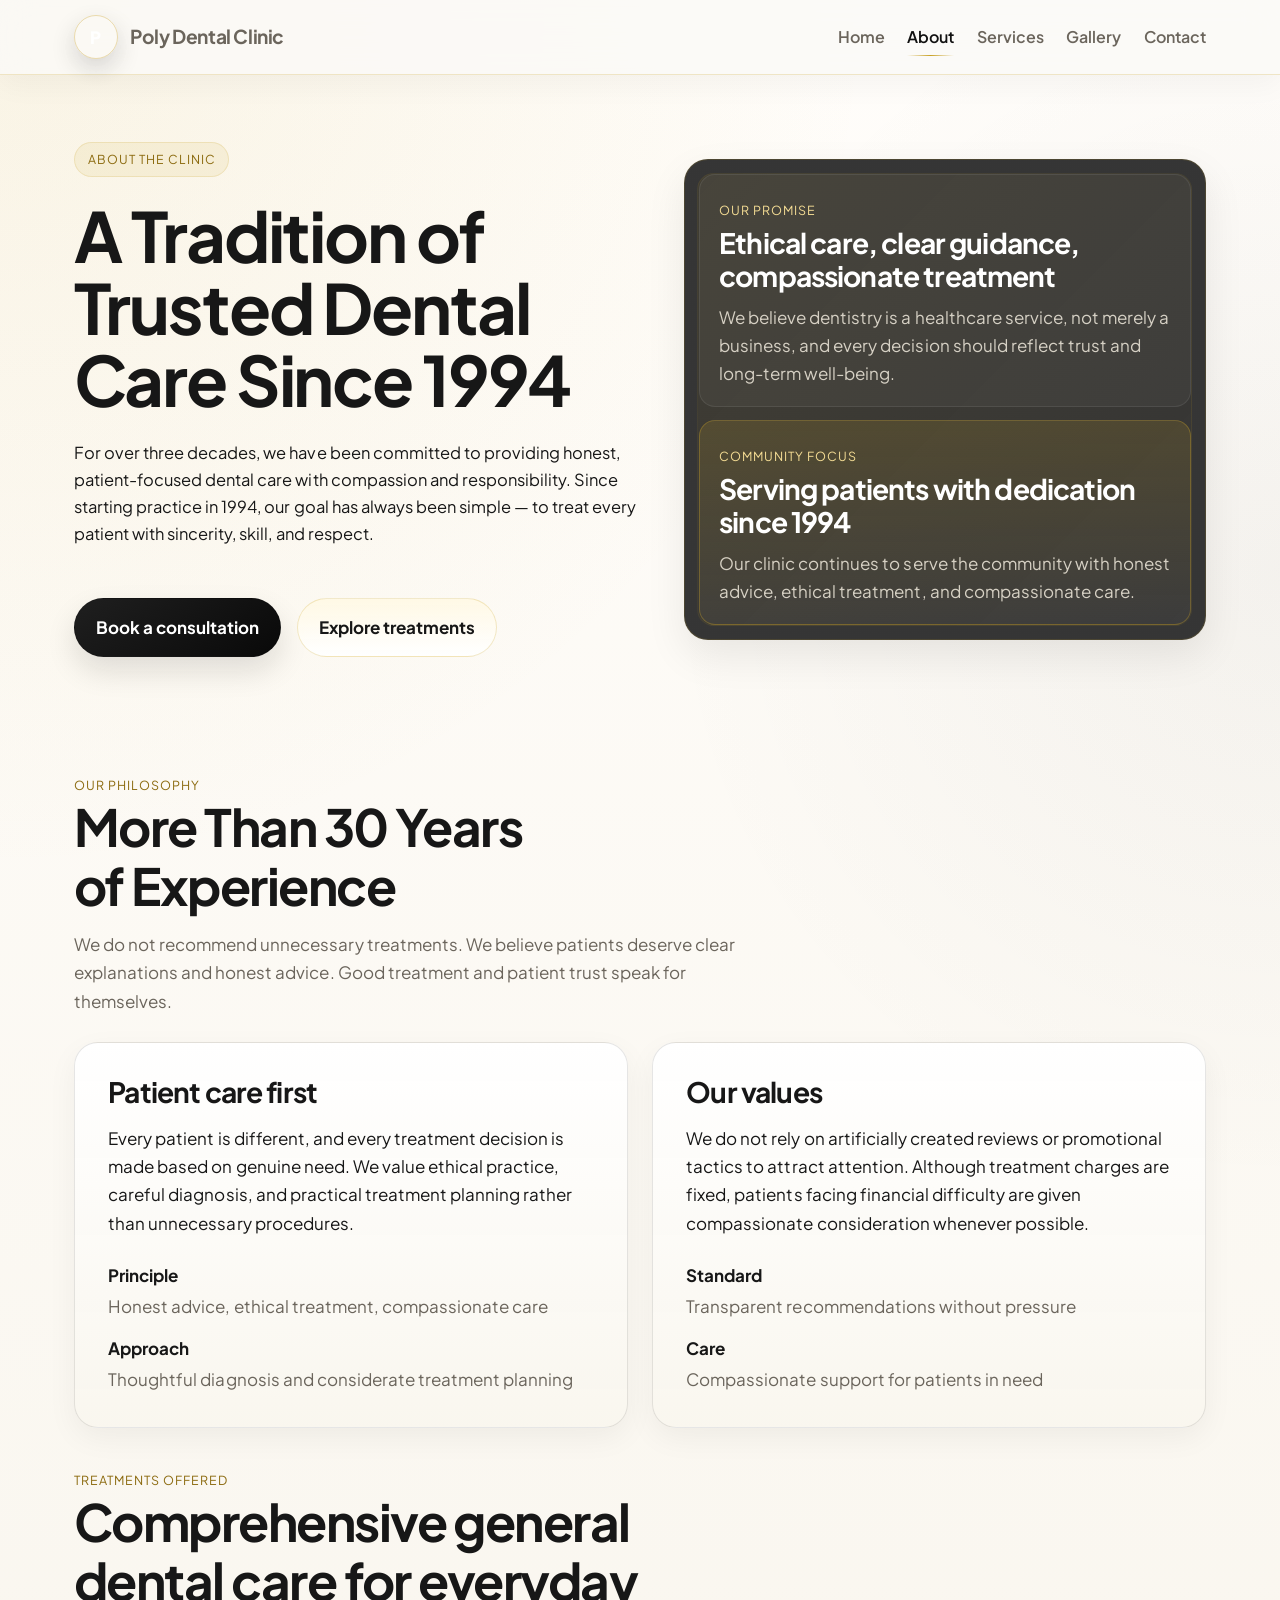
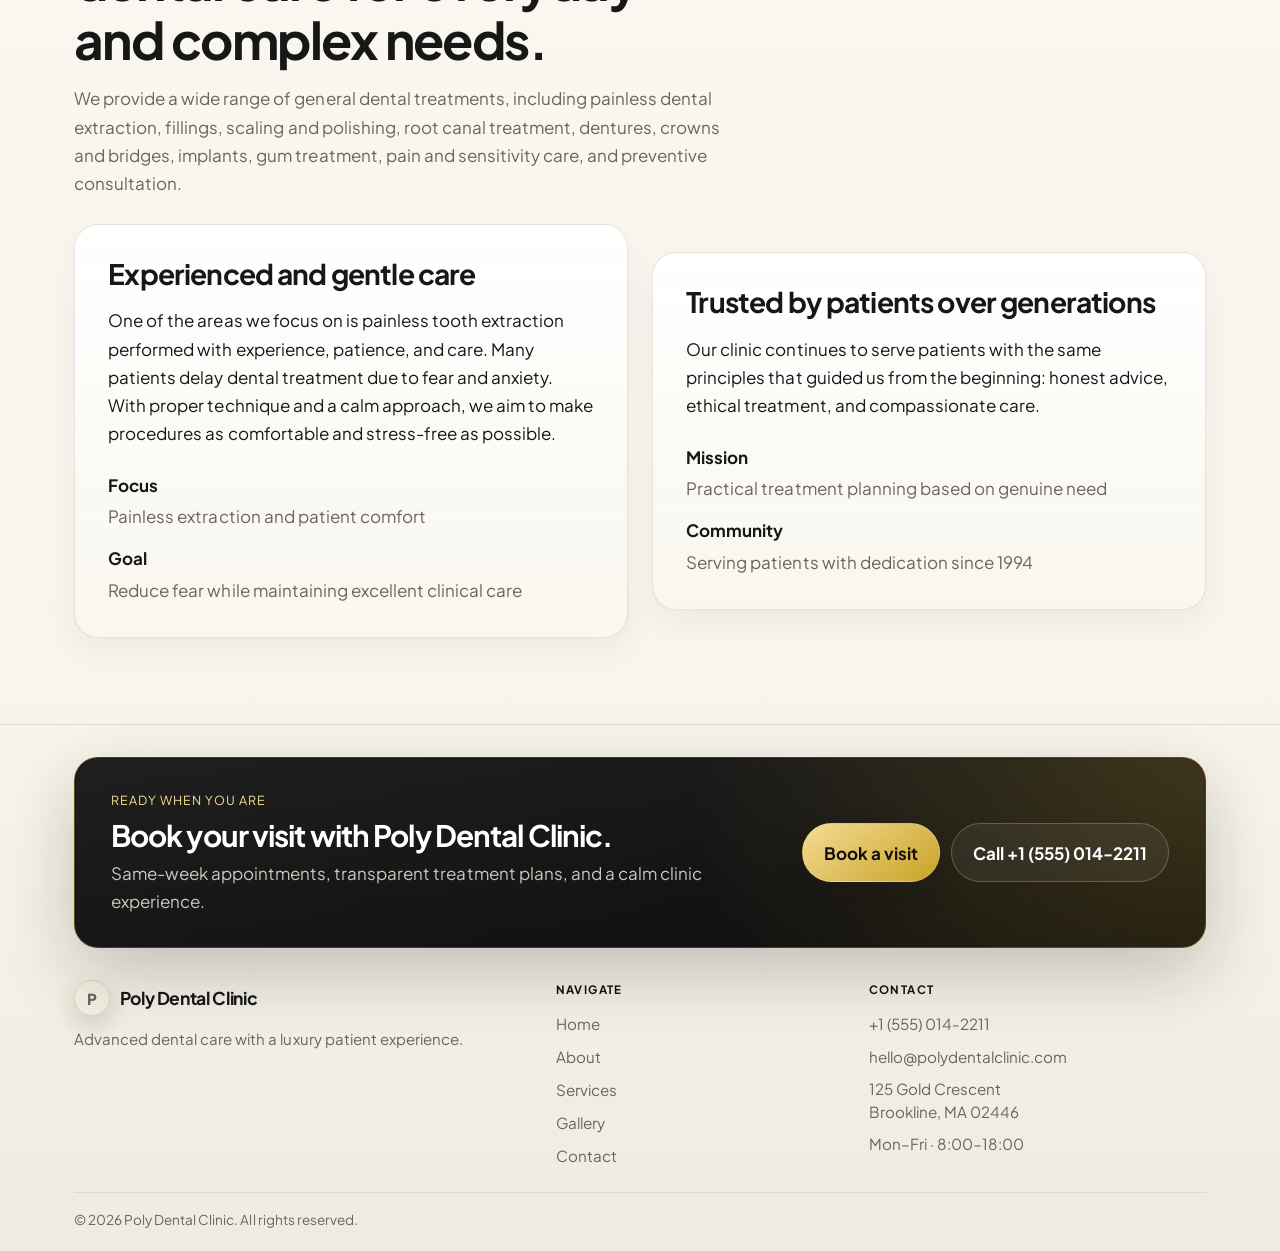
==== commit 71e49c56: "fix: added initial details provided" ====
--- a/about.html
+++ b/about.html
@@ -59,7 +59,6 @@
             <a href="about.html" aria-current="page">About</a>
             <a href="services.html">Services</a>
             <a href="gallery.html">Gallery</a>
-            <a href="blog.html">Blogs</a>
             <a href="contact.html">Contact</a>
           </div>
         </nav>
@@ -71,10 +70,9 @@
         <div class="section-shell page-intro-grid">
           <div class="page-intro-copy reveal">
             <span class="eyebrow">About the clinic</span>
-            <h1>Designed to feel modern, calm, and dependable at every visit.</h1>
+            <h1>A Tradition of Trusted Dental Care Since 1994</h1>
             <p>
-              Poly Dental Clinic was shaped around a simple idea: excellent dentistry should
-              feel understandable, welcoming, and consistently well cared for from start to finish.
+              For over three decades, we have been committed to providing honest, patient-focused dental care with compassion and responsibility. Since starting practice in 1994, our goal has always been simple — to treat every patient with sincerity, skill, and respect.
             </p>
             <div class="inline-actions">
               <a class="button" href="contact.html">Book a consultation</a>
@@ -84,14 +82,14 @@
           <div class="page-intro-panel reveal">
             <div class="page-intro-details">
               <article class="intro-detail-card">
-                <span class="section-label">Approach</span>
-                <h3>Clear, reassuring, and modern</h3>
-                <p>Care plans are explained simply, appointments run smoothly, and every visit feels considered.</p>
+                <span class="section-label">Our promise</span>
+                <h3>Ethical care, clear guidance, compassionate treatment</h3>
+                <p>We believe dentistry is a healthcare service, not merely a business, and every decision should reflect trust and long-term well-being.</p>
               </article>
               <article class="intro-detail-card intro-detail-accent">
-                <span class="section-label">Focus</span>
-                <h3>Comprehensive care under one clinic</h3>
-                <p>Cosmetic, restorative, family, and preventive dentistry delivered with consistent follow-through.</p>
+                <span class="section-label">Community focus</span>
+                <h3>Serving patients with dedication since 1994</h3>
+                <p>Our clinic continues to serve the community with honest advice, ethical treatment, and compassionate care.</p>
               </article>
             </div>
           </div>
@@ -103,73 +101,65 @@
           <div class="section-head reveal">
             <div class="section-copy">
               <span class="section-label">Our philosophy</span>
-              <h2>Built for trust, efficiency, and visible results.</h2>
+              <h2>More Than 30 Years of Experience</h2>
               <p class="section-lead">
-                Every touchpoint, from the first call to post-treatment follow-up, is designed to
-                reduce stress, improve clarity, and support long-term oral health.
+                We do not recommend unnecessary treatments. We believe patients deserve clear explanations and honest advice. Good treatment and patient trust speak for themselves.
               </p>
             </div>
           </div>
 
           <div class="story-grid">
             <article class="story-panel reveal">
-              <h3>Clinical excellence</h3>
-              <p>
-                We use high-resolution imaging, evidence-based planning, and a conservative
-                treatment philosophy that protects healthy tooth structure wherever possible.
-              </p>
-              <div class="meta-list">
-                <div><span>Core care</span>General, cosmetic, restorative, and aligner dentistry</div>
-                <div><span>Appointments</span>Efficient scheduling with emergency slots reserved daily</div>
-              </div>
-            </article>
-            <article class="story-panel reveal">
-              <h3>Hospitality mindset</h3>
-              <p>
-                Patients receive clear pricing, digital treatment walkthroughs, and a calming
-                environment that feels more like a private studio than a traditional clinic.
-              </p>
-              <div class="meta-list">
-                <div><span>Experience</span>Text reminders, follow-up guidance, and streamlined visits</div>
-                <div><span>Audience</span>Families, busy professionals, and cosmetic smile clients</div>
+              <h3>Patient care first</h3>
+              <p>
+                Every patient is different, and every treatment decision is made based on genuine need. We value ethical practice, careful diagnosis, and practical treatment planning rather than unnecessary procedures.
+              </p>
+              <div class="meta-list">
+                <div><span>Principle</span>Honest advice, ethical treatment, compassionate care</div>
+                <div><span>Approach</span>Thoughtful diagnosis and considerate treatment planning</div>
+              </div>
+            </article>
+            <article class="story-panel reveal">
+              <h3>Our values</h3>
+              <p>
+                We do not rely on artificially created reviews or promotional tactics to attract attention. Although treatment charges are fixed, patients facing financial difficulty are given compassionate consideration whenever possible.
+              </p>
+              <div class="meta-list">
+                <div><span>Standard</span>Transparent recommendations without pressure</div>
+                <div><span>Care</span>Compassionate support for patients in need</div>
               </div>
             </article>
           </div>
 
           <div class="section-head reveal doctors-head">
             <div class="section-copy">
-              <span class="section-label">Our doctors</span>
-              <h2>A senior team built around clarity and continuity of care.</h2>
+              <span class="section-label">Treatments offered</span>
+              <h2>Comprehensive general dental care for everyday and complex needs.</h2>
               <p class="section-lead">
-                Every doctor at Poly Dental Clinic combines strong clinical judgment with a calm,
-                reassuring bedside manner so patients always understand what comes next.
-              </p>
-            </div>
-          </div>
-
-          <div class="doctor-grid">
-            <article class="doctor-card reveal">
-              <img src="assets/images/doctor-placeholder.svg" alt="Doctor profile placeholder for Dr Amelia Hart" />
-              <div class="doctor-copy">
-                <span class="doctor-role">Lead cosmetic dentist</span>
-                <h3>Dr Amelia Hart</h3>
-                <p>Focuses on smile design, veneers, and conservative aesthetic treatment planning.</p>
-              </div>
-            </article>
-            <article class="doctor-card reveal">
-              <img src="assets/images/doctor-placeholder.svg" alt="Doctor profile placeholder for Dr Julian Park" />
-              <div class="doctor-copy">
-                <span class="doctor-role">Restorative dentist</span>
-                <h3>Dr Julian Park</h3>
-                <p>Specializes in crowns, implant restorations, and long-term functional rehabilitation.</p>
-              </div>
-            </article>
-            <article class="doctor-card reveal">
-              <img src="assets/images/doctor-placeholder.svg" alt="Doctor profile placeholder for Dr Sofia Bennett" />
-              <div class="doctor-copy">
-                <span class="doctor-role">Family and aligner care</span>
-                <h3>Dr Sofia Bennett</h3>
-                <p>Supports families, preventive care plans, and discreet aligner-based smile correction.</p>
+                We provide a wide range of general dental treatments, including painless dental extraction, fillings, scaling and polishing, root canal treatment, dentures, crowns and bridges, implants, gum treatment, pain and sensitivity care, and preventive consultation.
+              </p>
+            </div>
+          </div>
+
+          <div class="story-grid">
+            <article class="story-panel reveal">
+              <h3>Experienced and gentle care</h3>
+              <p>
+                One of the areas we focus on is painless tooth extraction performed with experience, patience, and care. Many patients delay dental treatment due to fear and anxiety. With proper technique and a calm approach, we aim to make procedures as comfortable and stress-free as possible.
+              </p>
+              <div class="meta-list">
+                <div><span>Focus</span>Painless extraction and patient comfort</div>
+                <div><span>Goal</span>Reduce fear while maintaining excellent clinical care</div>
+              </div>
+            </article>
+            <article class="story-panel reveal">
+              <h3>Trusted by patients over generations</h3>
+              <p>
+                Our clinic continues to serve patients with the same principles that guided us from the beginning: honest advice, ethical treatment, and compassionate care.
+              </p>
+              <div class="meta-list">
+                <div><span>Mission</span>Practical treatment planning based on genuine need</div>
+                <div><span>Community</span>Serving patients with dedication since 1994</div>
               </div>
             </article>
           </div>
@@ -205,7 +195,6 @@
               <a href="about.html">About</a>
               <a href="services.html">Services</a>
               <a href="gallery.html">Gallery</a>
-              <a href="blog.html">Blogs</a>
               <a href="contact.html">Contact</a>
             </div>
           </div>
--- a/assets/css/styles.css
+++ b/assets/css/styles.css
@@ -140,7 +140,7 @@
   display: grid;
   place-items: center;
   color: #fff;
-  background: linear-gradient(145deg, #262626, #111111);
+  /* background: linear-gradient(145deg, #262626, #111111); */
   border: 1px solid rgba(201, 162, 39, 0.35);
   box-shadow: 0 10px 24px rgba(17, 17, 17, 0.16);
   font-weight: 800;
@@ -323,19 +323,22 @@
   font-size: 1.03rem;
 }
 
+.page-intro-home 
+{
+  border: 1px solid rgba(201, 162, 39, 0.16);
+  box-shadow: 0 16px 40px rgba(17, 17, 17, 0.08);
+  border-radius: calc(var(--radius-lg) - 0.45rem);
+}
+
 .page-intro-panel {
   padding: 0.9rem;
-  background:
-    linear-gradient(180deg, rgba(17, 17, 17, 0.97), rgba(31, 31, 31, 0.95)),
-    linear-gradient(180deg, rgba(255, 255, 255, 0.02), rgba(255, 255, 255, 0.02));
-  border: 1px solid rgba(201, 162, 39, 0.26);
-  box-shadow: 0 24px 70px rgba(17, 17, 17, 0.16);
+  background: linear-gradient(180deg, rgba(45, 45, 45, 0.96), rgba(45, 45, 45, 0.96));
+  border: 1px solid rgba(201, 162, 39, 0.16);
+  box-shadow: 0 16px 40px rgba(17, 17, 17, 0.08);
 }
 
 .home-intro-panel {
-  background:
-    linear-gradient(180deg, rgba(17, 17, 17, 0.98), rgba(28, 28, 28, 0.95)),
-    linear-gradient(180deg, rgba(255, 255, 255, 0.02), rgba(255, 255, 255, 0.02));
+  background: linear-gradient(180deg, rgba(45, 45, 45, 0.96), rgba(45, 45, 45, 0.96));
 }
 
 .page-intro-panel::before {
@@ -343,10 +346,9 @@
   position: absolute;
   inset: 0.8rem;
   border-radius: calc(var(--radius-lg) - 0.45rem);
-  background:
-    radial-gradient(circle at top right, rgba(201, 162, 39, 0.2), transparent 30%),
-    linear-gradient(180deg, rgba(255, 255, 255, 0.04), rgba(255, 255, 255, 0.01));
-  border: 1px solid rgba(255, 255, 255, 0.06);
+  background: linear-gradient(135deg, rgba(201, 162, 39, 0.08), rgba(255, 255, 255, 0));
+  border: 1px solid rgba(201, 162, 39, 0.08);
+  pointer-events: none;
 }
 
 .page-intro-details {
@@ -579,7 +581,6 @@
 .hero-image-frame {
   overflow: hidden;
   border-radius: calc(var(--radius-lg) - 0.5rem);
-  border: 1px solid rgba(201, 162, 39, 0.2);
   background: linear-gradient(180deg, rgba(255, 253, 246, 0.92), rgba(251, 245, 229, 0.96));
 }
 
@@ -587,6 +588,7 @@
   width: 100%;
   aspect-ratio: 1.06 / 1;
   object-fit: cover;
+  border: 0;
 }
 
 .hero-stat-row {
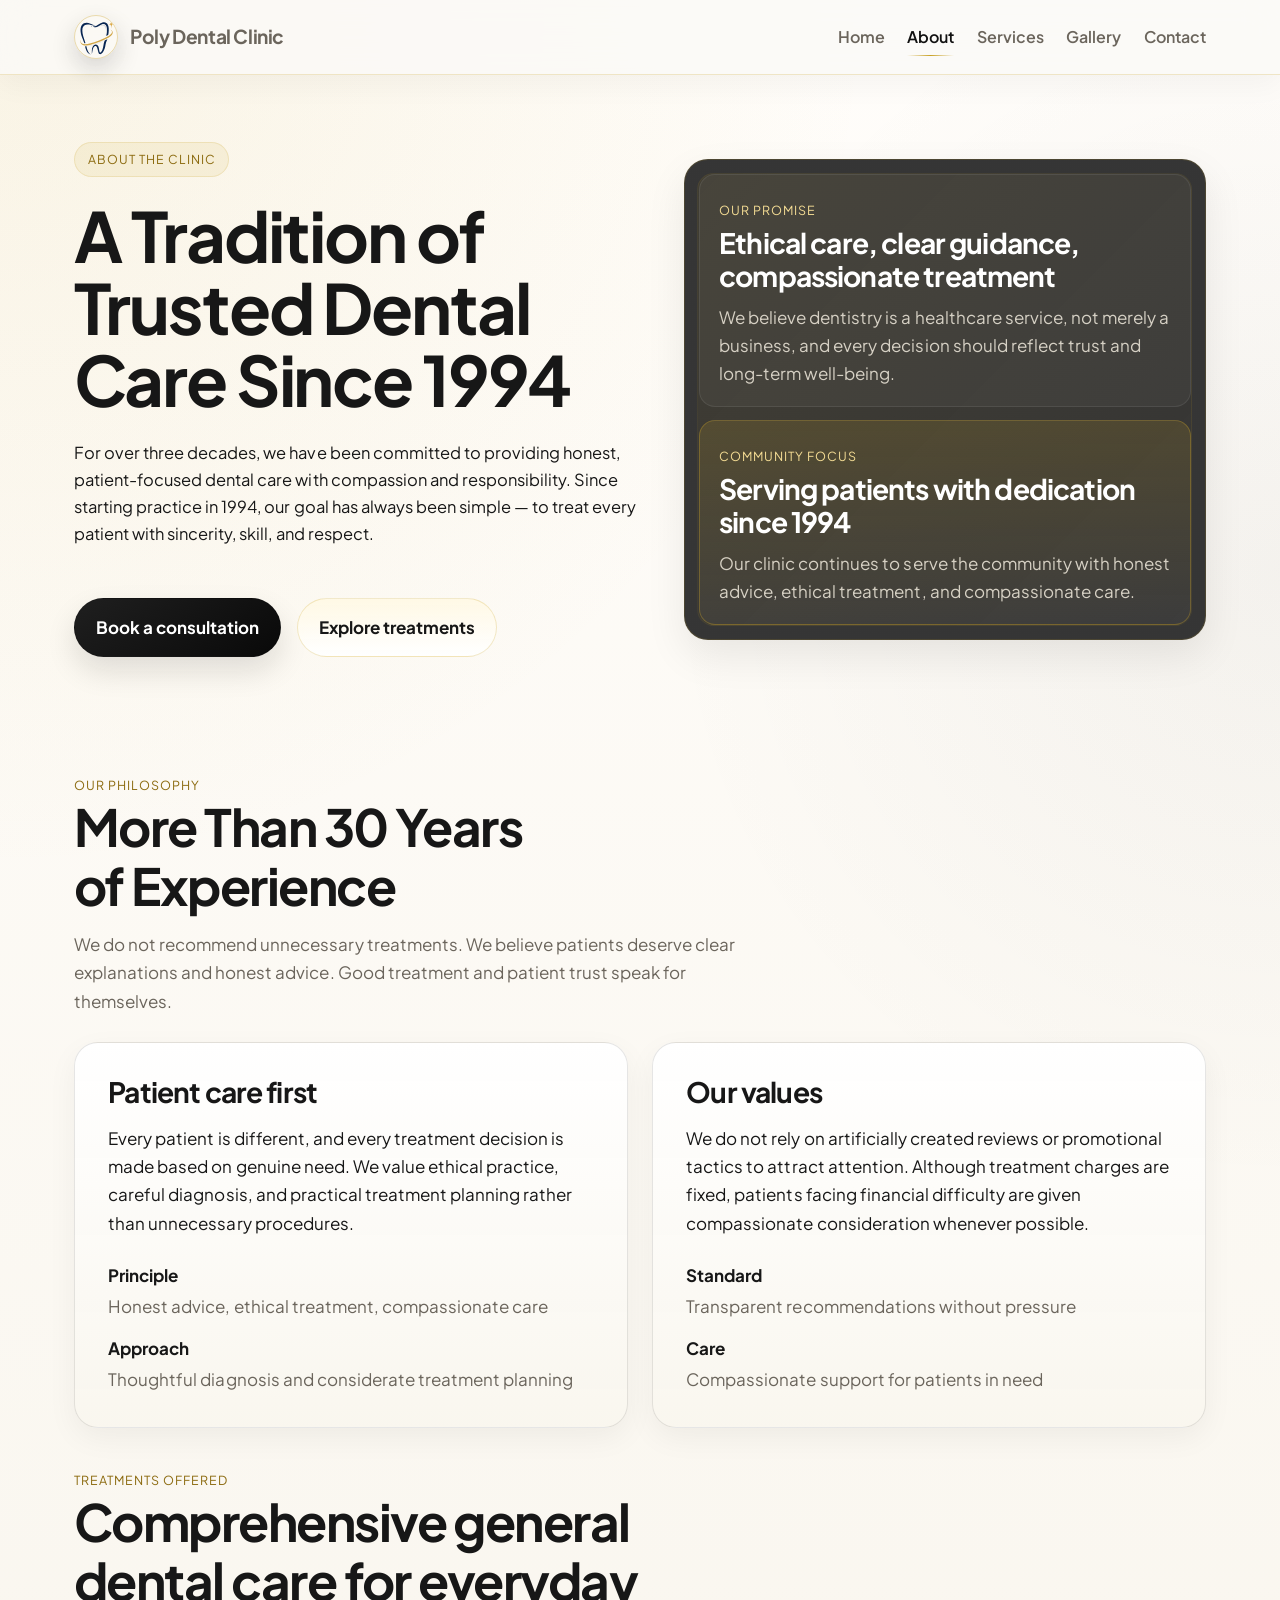
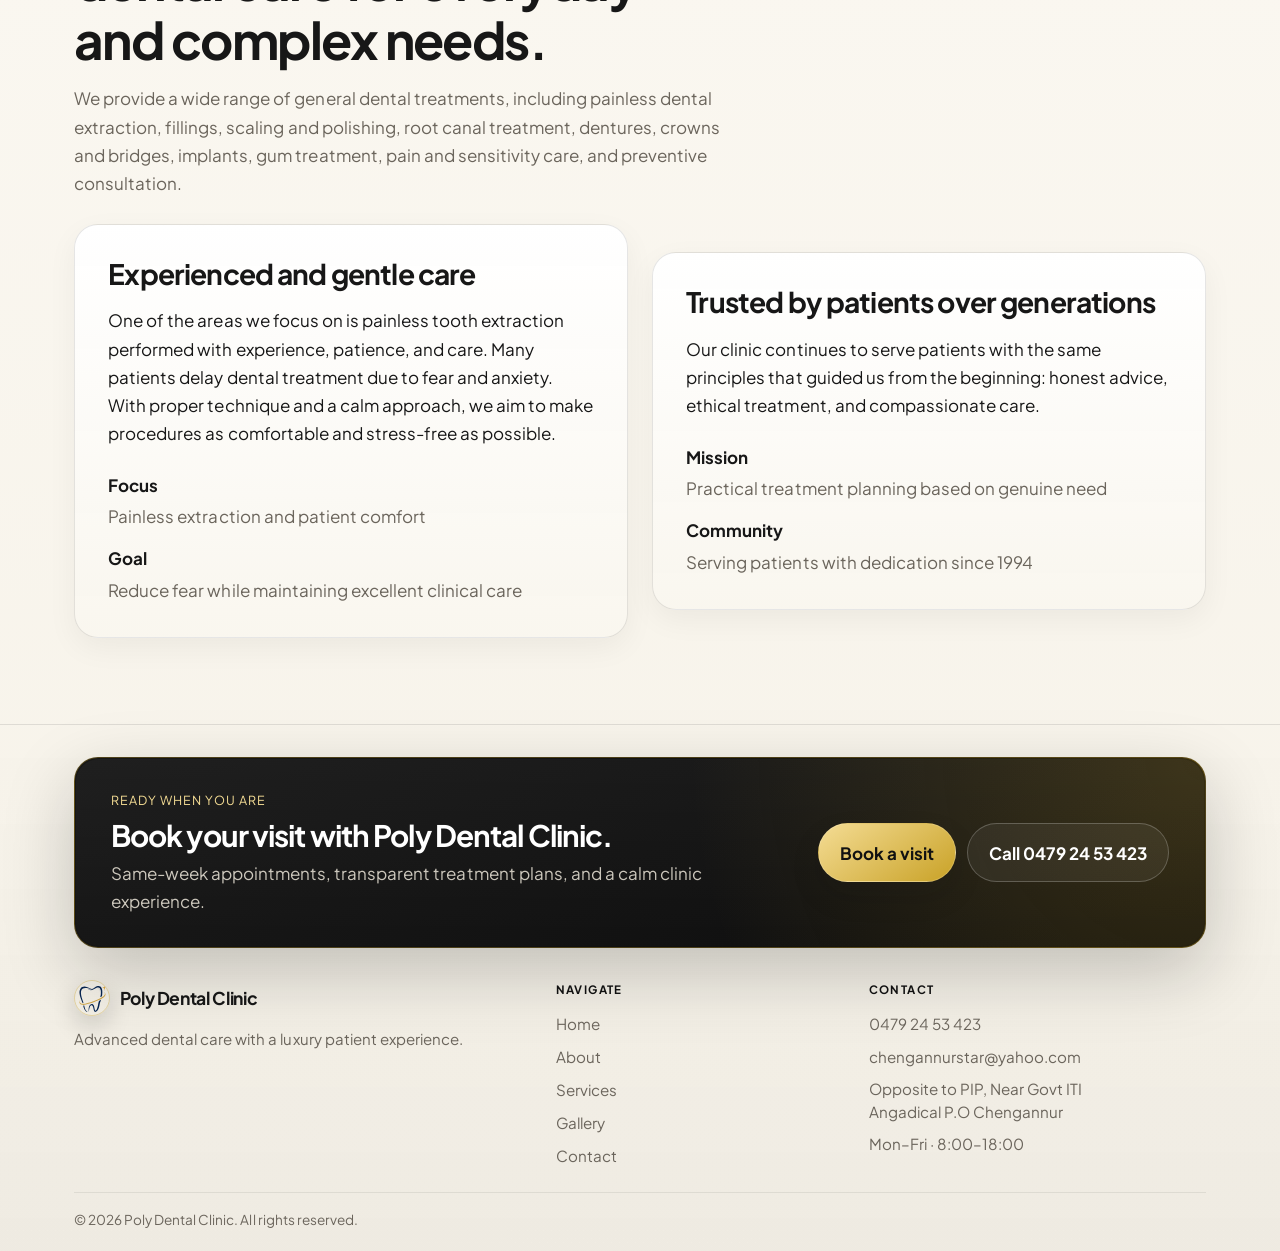
==== commit ddd4bcc9: "fix: changes to add broken components" ====
--- a/about.html
+++ b/about.html
@@ -36,7 +36,7 @@
     <header class="site-header">
       <div class="nav-shell">
         <a class="brand" href="index.html" aria-label="Poly Dental Clinic home">
-          <span class="brand-mark">P</span>
+          <img class="brand-mark" src="assets/images/PD_LogoMark.svg" alt="Poly Dental Clinic logo" />
           <span class="brand-copy">
             <strong>Poly Dental Clinic</strong>
           </span>
@@ -177,13 +177,13 @@
           </div>
           <div class="footer-cta-actions">
             <a class="button" href="contact.html">Book a visit</a>
-            <a class="button-secondary" href="tel:+15550142211">Call +1 (555) 014-2211</a>
+            <a class="button-secondary" href="tel:+15550142211">Call 0479 24 53 423</a>
           </div>
         </aside>
         <div class="footer-grid">
           <div class="footer-brand">
             <a class="footer-brand-link" href="index.html" aria-label="Poly Dental Clinic home">
-              <span class="brand-mark" aria-hidden="true">P</span>
+              <img class="brand-mark" src="assets/images/PD_LogoMark.svg" alt="Poly Dental Clinic logo" />
               <strong>Poly Dental Clinic</strong>
             </a>
             <span>Advanced dental care with a luxury patient experience.</span>
@@ -201,9 +201,10 @@
           <div class="footer-col">
             <span class="footer-heading">Contact</span>
             <div class="footer-links">
-              <a href="tel:+15550142211">+1 (555) 014-2211</a>
-              <a href="mailto:hello@polydentalclinic.com">hello@polydentalclinic.com</a>
-              <span>125 Gold Crescent<br />Brookline, MA 02446</span>
+              <a href="tel:+15550142211">0479 24 53 423</a>
+              <a href="mailto:hello@polydentalclinic.com">chengannurstar@yahoo.com</a>
+              <span>Opposite to PIP, Near Govt ITI
+              <br />Angadical P.O Chengannur</span>
               <span>Mon&ndash;Fri &middot; 8:00&ndash;18:00</span>
             </div>
           </div>
--- a/assets/css/styles.css
+++ b/assets/css/styles.css
@@ -1562,6 +1562,123 @@
 }
 
 
+body.is-modal-open {
+  overflow: hidden;
+}
+
+.gallery-card--image {
+  display: grid;
+  gap: 0;
+  padding: 0;
+  overflow: hidden;
+  text-align: left;
+  cursor: pointer;
+}
+
+.gallery-card--image img {
+  display: block;
+  width: 100%;
+  aspect-ratio: 4 / 3;
+  object-fit: cover;
+}
+
+.gallery-card__body {
+  display: grid;
+  gap: 0.45rem;
+  padding: 1rem 1rem 1.2rem;
+}
+
+.gallery-card--image .gallery-tag {
+  font-size: 0.76rem;
+}
+
+.gallery-modal {
+  position: fixed;
+  inset: 0;
+  display: grid;
+  place-items: center;
+  padding: 1rem;
+  background: rgba(7, 7, 7, 0.84);
+  z-index: 80;
+}
+
+.gallery-modal[hidden] {
+  display: none;
+}
+
+.gallery-modal__backdrop {
+  position: absolute;
+  inset: 0;
+}
+
+.gallery-modal__dialog {
+  position: relative;
+  width: min(900px, 100%);
+  border-radius: 24px;
+  overflow: hidden;
+  background: #fff;
+  box-shadow: 0 24px 70px rgba(0, 0, 0, 0.22);
+}
+
+.gallery-modal__close,
+.gallery-modal__nav {
+  position: absolute;
+  border: 0;
+  background: rgba(255, 255, 255, 0.92);
+  color: #111;
+  width: 2.7rem;
+  height: 2.7rem;
+  border-radius: 50%;
+  display: grid;
+  place-items: center;
+  font-size: 1.1rem;
+  cursor: pointer;
+  box-shadow: 0 8px 22px rgba(17, 17, 17, 0.16);
+}
+
+.gallery-modal__close {
+  top: 0.75rem;
+  right: 0.75rem;
+  z-index: 2;
+}
+
+.gallery-modal__nav {
+  top: 50%;
+  transform: translateY(-50%);
+  z-index: 2;
+}
+
+.gallery-modal__nav--prev {
+  left: 0.75rem;
+}
+
+.gallery-modal__nav--next {
+  right: 0.75rem;
+}
+
+.gallery-modal__media img {
+  display: block;
+  width: 100%;
+  height: auto;
+  max-height: 72vh;
+  object-fit: cover;
+}
+
+.gallery-modal__caption {
+  display: grid;
+  gap: 0.3rem;
+  padding: 1rem 1.2rem 1.2rem;
+}
+
+.gallery-modal__caption strong {
+  color: var(--accent-dark);
+  font-size: 1rem;
+}
+
+.gallery-modal__caption p {
+  color: var(--text-muted);
+}
+
 /* ---- Image carousel ---- */
 .carousel {
   position: relative;
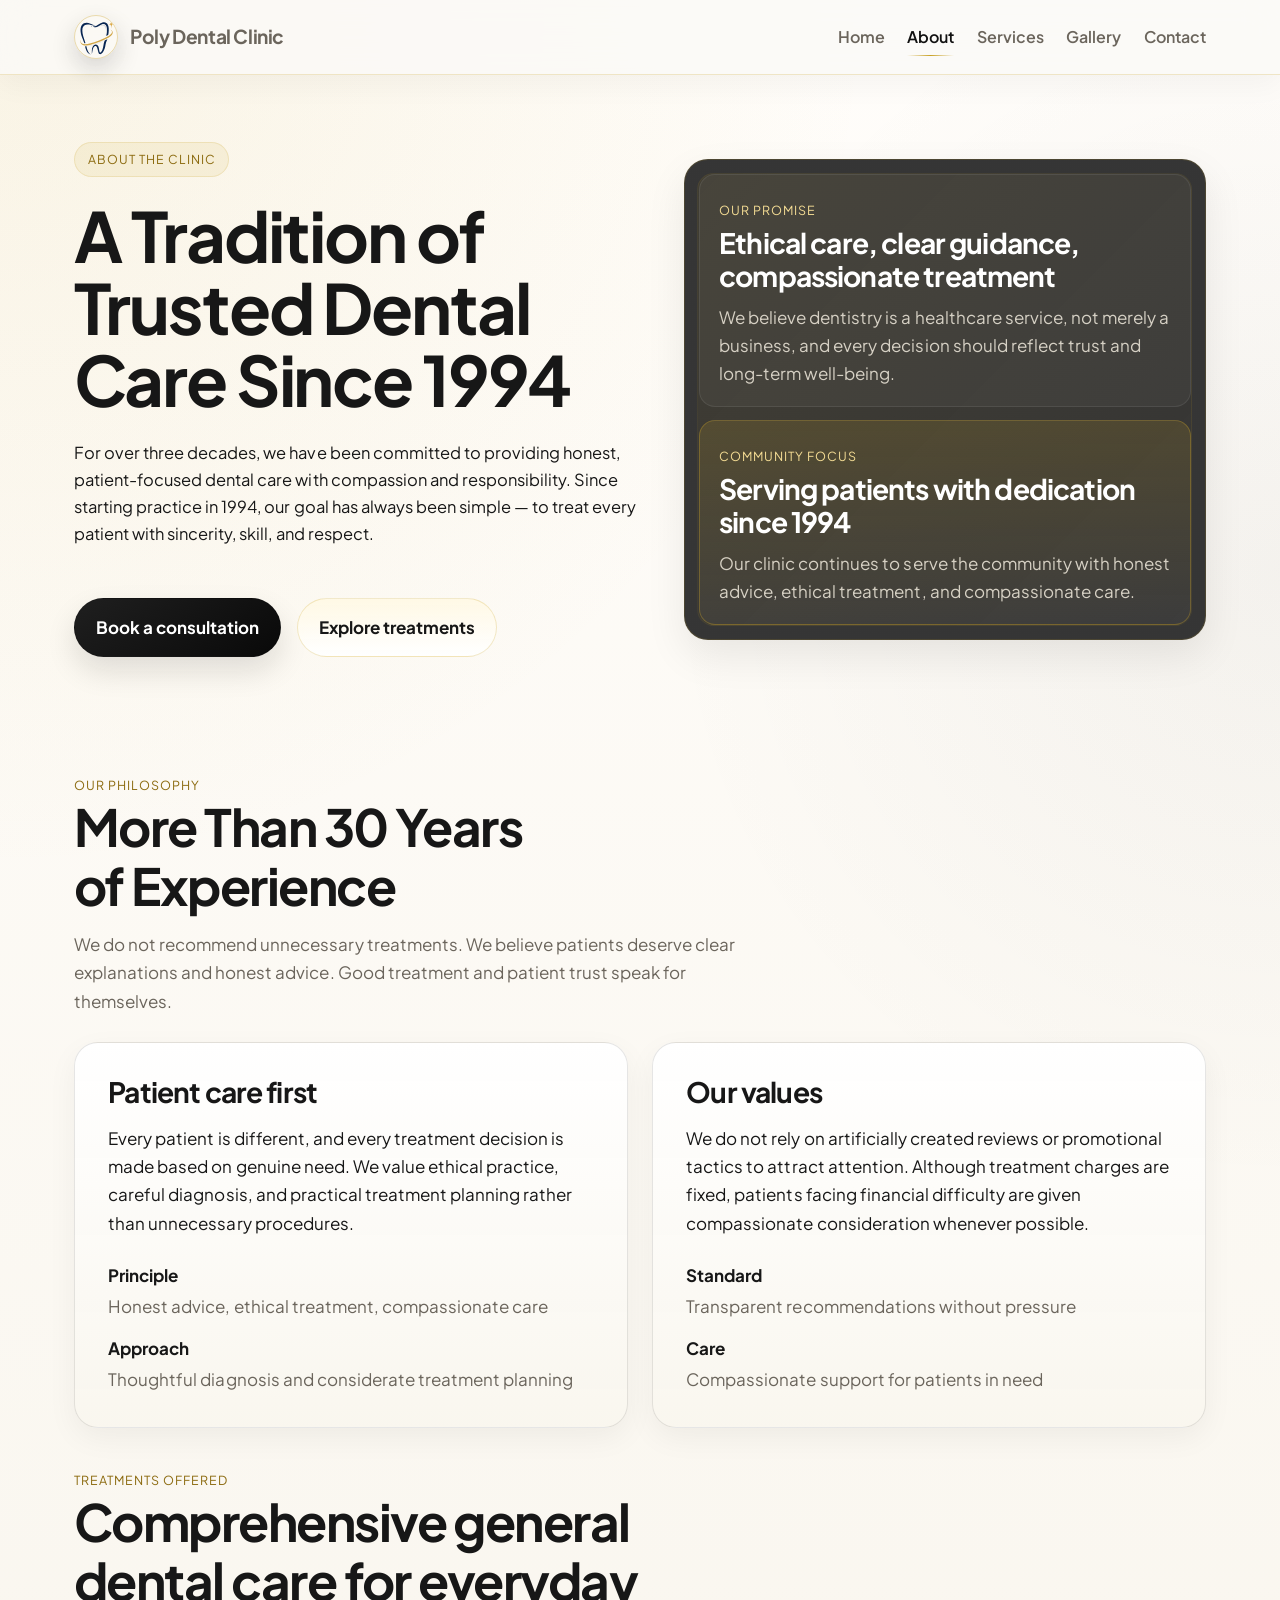
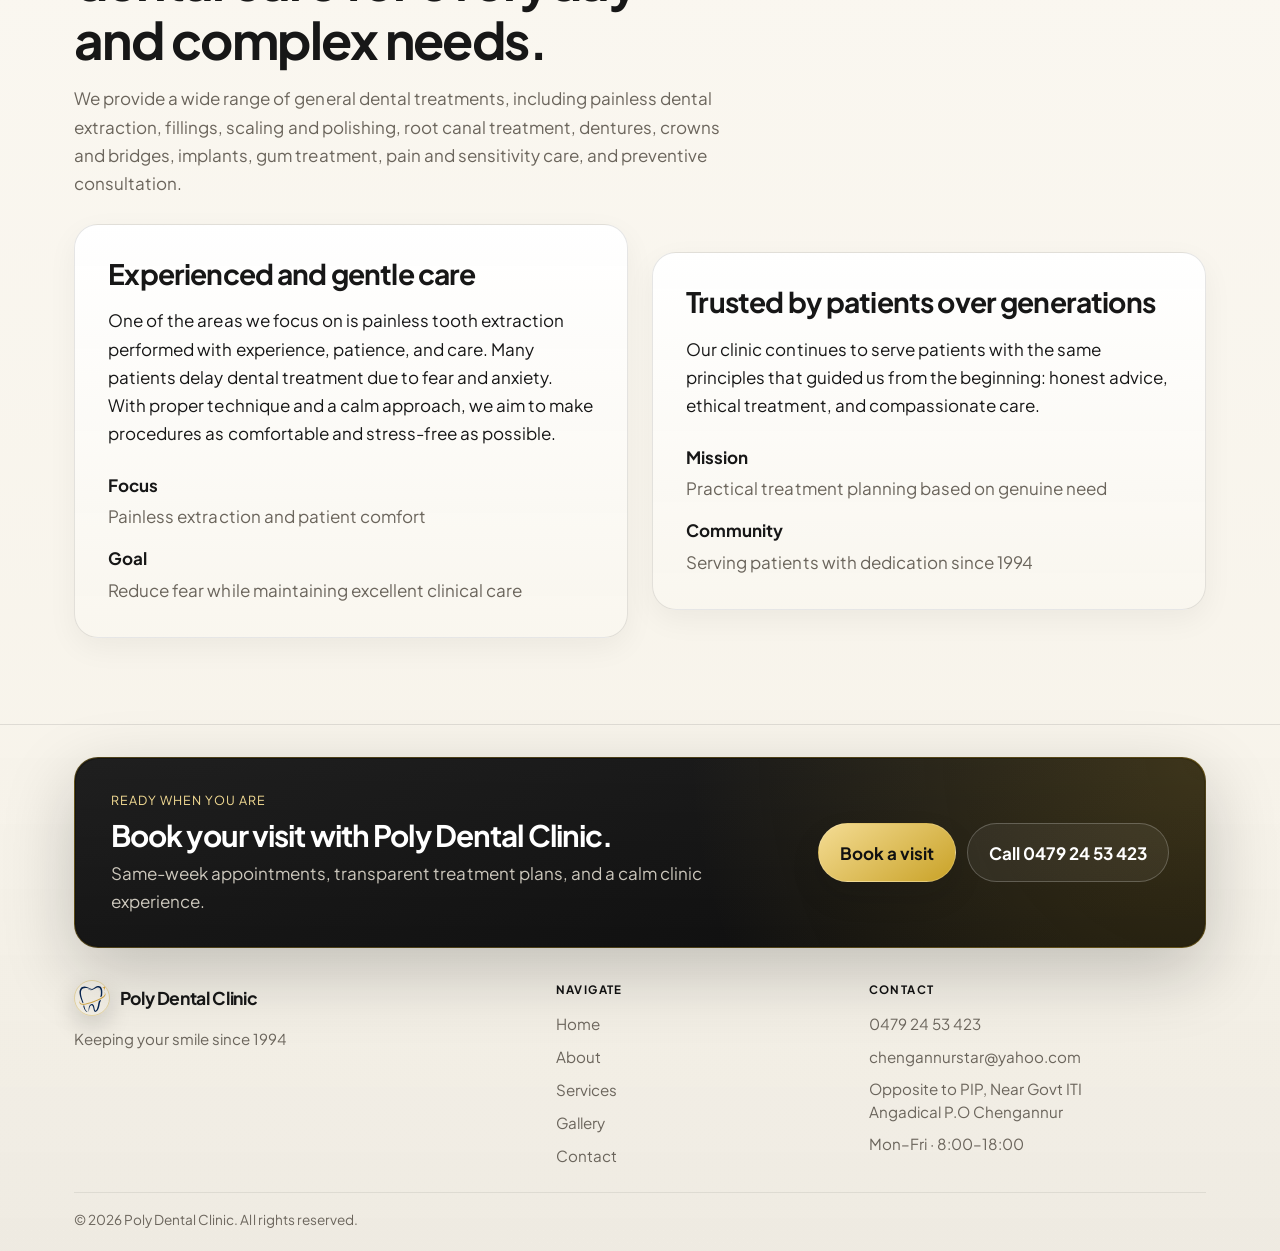
==== commit f3697e59: "feat: contact page completed" ====
--- a/about.html
+++ b/about.html
@@ -186,7 +186,7 @@
               <img class="brand-mark" src="assets/images/PD_LogoMark.svg" alt="Poly Dental Clinic logo" />
               <strong>Poly Dental Clinic</strong>
             </a>
-            <span>Advanced dental care with a luxury patient experience.</span>
+            <span>Keeping your smile since 1994</span>
           </div>
           <div class="footer-col">
             <span class="footer-heading">Navigate</span>
--- a/assets/css/styles.css
+++ b/assets/css/styles.css
@@ -678,7 +678,7 @@
   object-fit: cover;
   background: linear-gradient(180deg, rgba(255, 253, 246, 0.92), rgba(251, 245, 229, 0.96));
   border-radius: calc(var(--radius-lg) - 0.5rem);
-  border: 1px solid rgba(201, 162, 39, 0.18);
+  /* border: 1px solid rgba(201, 162, 39, 0.18); */
 }
 
 .doctor-copy {
@@ -1562,121 +1562,122 @@
 }
 
 
-body.is-modal-open {
+/* ---- Simple gallery viewer ---- */
+.gallery-grid-simple {
+  display: grid;
+  grid-template-columns: repeat(3, minmax(0, 1fr));
+  gap: 1rem;
+  margin-top: 1.25rem;
+}
+
+.gallery-thumb {
+  padding: 0;
+  border: 0;
+  background: transparent;
+  cursor: zoom-in;
   overflow: hidden;
-}
-
-.gallery-card--image {
-  display: grid;
-  gap: 0;
-  padding: 0;
-  overflow: hidden;
-  text-align: left;
-  cursor: pointer;
-}
-
-.gallery-card--image img {
-  display: block;
+  border-radius: calc(var(--radius-lg) - 0.4rem);
+  box-shadow: var(--shadow-soft);
+}
+
+.gallery-thumb img {
   width: 100%;
   aspect-ratio: 4 / 3;
   object-fit: cover;
-}
-
-.gallery-card__body {
-  display: grid;
-  gap: 0.45rem;
-  padding: 1rem 1rem 1.2rem;
-}
-
-.gallery-card--image .gallery-tag {
-  font-size: 0.76rem;
-}
-
-.gallery-modal {
+  display: block;
+  transition: transform var(--transition), filter var(--transition);
+}
+
+.gallery-thumb:hover img,
+.gallery-thumb:focus-visible img {
+  transform: scale(1.03);
+  filter: brightness(0.95);
+}
+
+.gallery-viewer {
   position: fixed;
   inset: 0;
+  z-index: 90;
   display: grid;
   place-items: center;
-  padding: 1rem;
-  background: rgba(7, 7, 7, 0.84);
-  z-index: 80;
-}
-
-.gallery-modal[hidden] {
-  display: none;
-}
-
-.gallery-modal__backdrop {
-  position: absolute;
-  inset: 0;
-}
-
-.gallery-modal__dialog {
+  padding: 1.5rem;
+  background: rgba(7, 7, 7, 0.82);
+  backdrop-filter: blur(8px);
+  opacity: 0;
+  visibility: hidden;
+  transition: opacity var(--transition), visibility var(--transition);
+}
+
+.gallery-viewer.is-open {
+  opacity: 1;
+  visibility: visible;
+}
+
+.gallery-viewer-panel {
   position: relative;
-  width: min(900px, 100%);
+  width: min(100%, 900px);
   border-radius: 24px;
   overflow: hidden;
-  background: #fff;
-  box-shadow: 0 24px 70px rgba(0, 0, 0, 0.22);
-}
-
-.gallery-modal__close,
-.gallery-modal__nav {
+  background: #111;
+  box-shadow: 0 24px 60px rgba(0, 0, 0, 0.35);
+}
+
+.gallery-viewer-panel img {
+  width: 100%;
+  max-height: min(78vh, 720px);
+  object-fit: cover;
+  display: block;
+}
+
+.gallery-viewer-close,
+.gallery-viewer-nav {
   position: absolute;
   border: 0;
+  cursor: pointer;
+  color: #111;
   background: rgba(255, 255, 255, 0.92);
-  color: #111;
-  width: 2.7rem;
-  height: 2.7rem;
-  border-radius: 50%;
+  border-radius: 999px;
+  width: 2.6rem;
+  height: 2.6rem;
   display: grid;
   place-items: center;
   font-size: 1.1rem;
-  cursor: pointer;
-  box-shadow: 0 8px 22px rgba(17, 17, 17, 0.16);
-}
-
-.gallery-modal__close {
-  top: 0.75rem;
-  right: 0.75rem;
-  z-index: 2;
-}
-
-.gallery-modal__nav {
+}
+
+.gallery-viewer-close {
+  top: 0.9rem;
+  right: 0.9rem;
+}
+
+.gallery-viewer-prev {
+  left: 0.9rem;
   top: 50%;
   transform: translateY(-50%);
-  z-index: 2;
-}
-
-.gallery-modal__nav--prev {
-  left: 0.75rem;
-}
-
-.gallery-modal__nav--next {
-  right: 0.75rem;
-}
-
-.gallery-modal__media img {
-  display: block;
-  width: 100%;
-  height: auto;
-  max-height: 72vh;
-  object-fit: cover;
-}
-
-.gallery-modal__caption {
-  display: grid;
-  gap: 0.3rem;
-  padding: 1rem 1.2rem 1.2rem;
-}
-
-.gallery-modal__caption strong {
-  color: var(--accent-dark);
-  font-size: 1rem;
-}
-
-.gallery-modal__caption p {
-  color: var(--text-muted);
+}
+
+.gallery-viewer-next {
+  right: 0.9rem;
+  top: 50%;
+  transform: translateY(-50%);
+}
+
+.gallery-viewer-caption {
+  padding: 1rem 1.1rem 1.1rem;
+  color: #f7efe1;
+  background: linear-gradient(180deg, rgba(255, 255, 255, 0.04), rgba(0, 0, 0, 0.2));
+  font-size: 0.95rem;
+}
+
+@media (max-width: 800px) {
+  .gallery-grid-simple {
+    grid-template-columns: repeat(2, minmax(0, 1fr));
+  }
+}
+
+@media (max-width: 540px) {
+  .gallery-grid-simple {
+    grid-template-columns: 1fr;
+  }
 }
 
 /* ---- Image carousel ---- */
@@ -2052,7 +2053,7 @@
   position: relative;
   border-radius: var(--radius-md);
   overflow: hidden;
-  background: linear-gradient(135deg, #1a1a1a, #2c2418);
+  /* background: linear-gradient(135deg, #1a1a1a, #2c2418); */
   aspect-ratio: 4 / 3;
   box-shadow: var(--shadow-soft);
 }
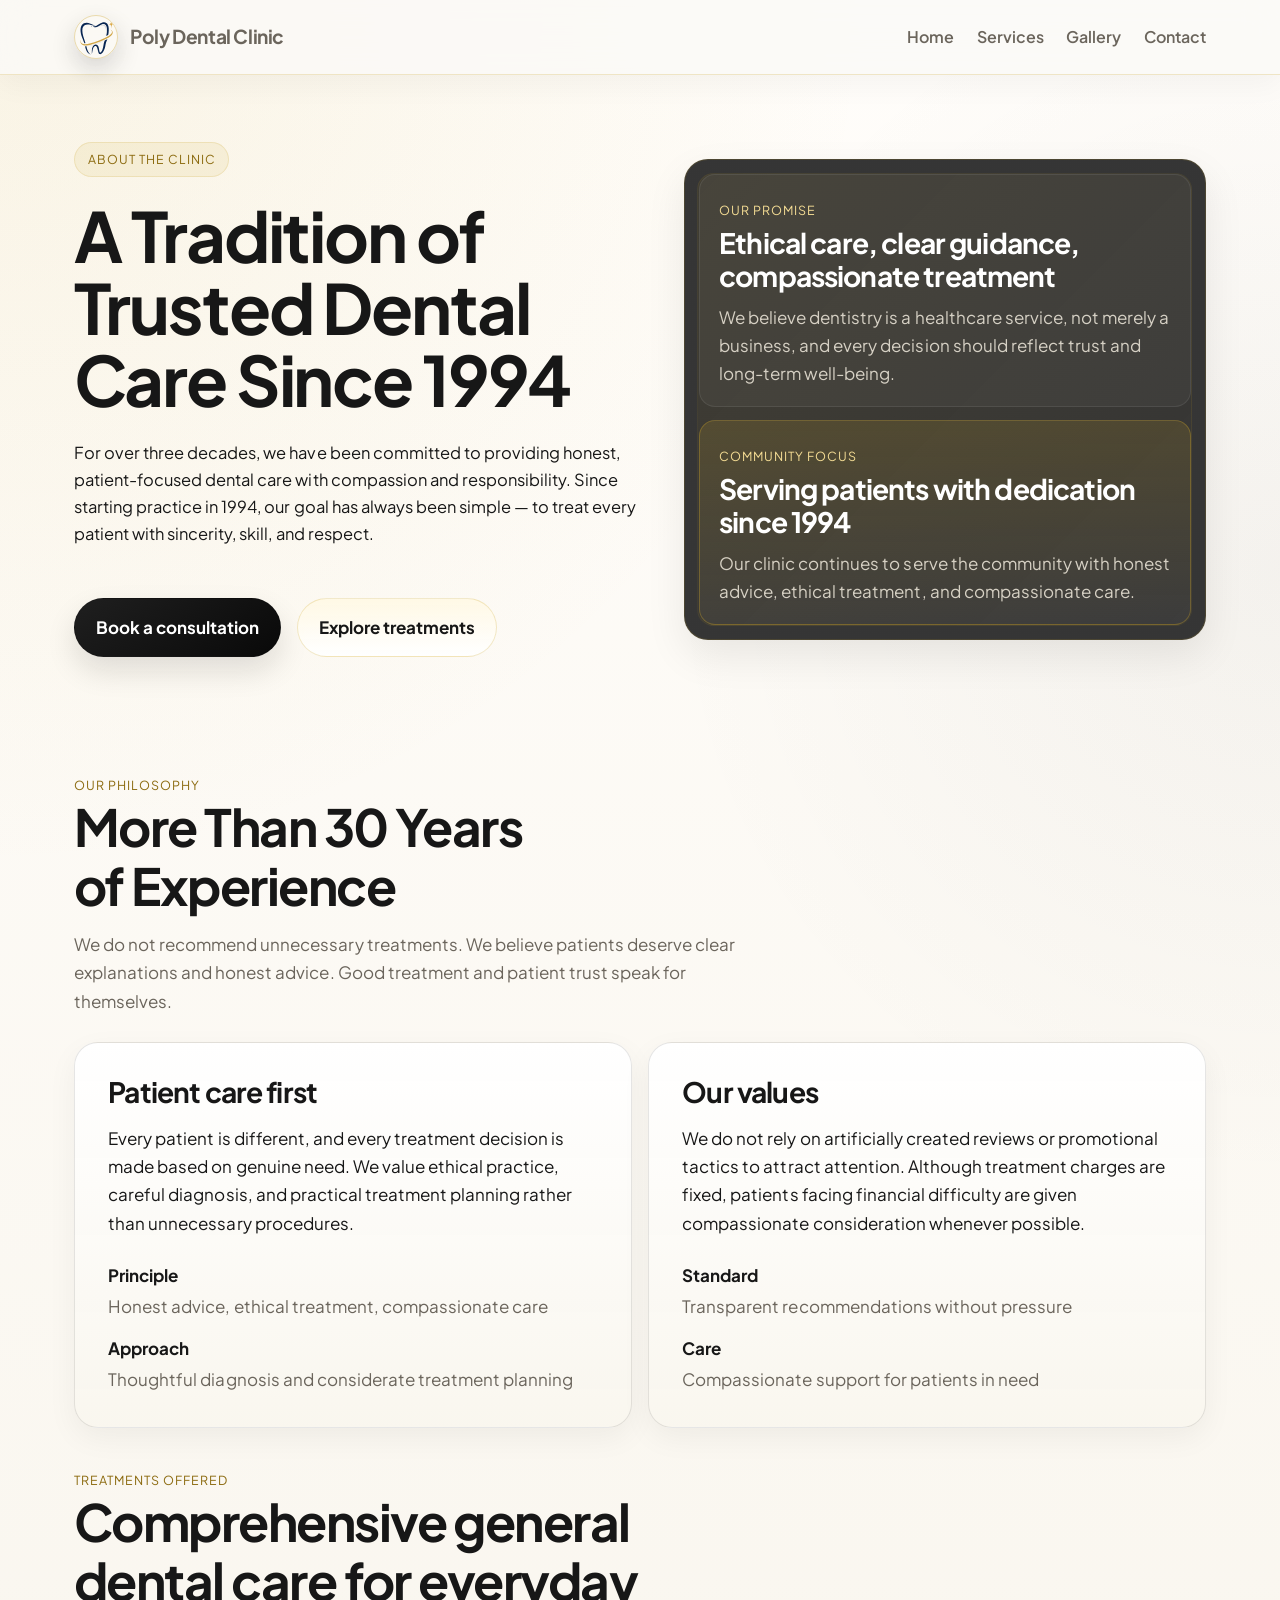
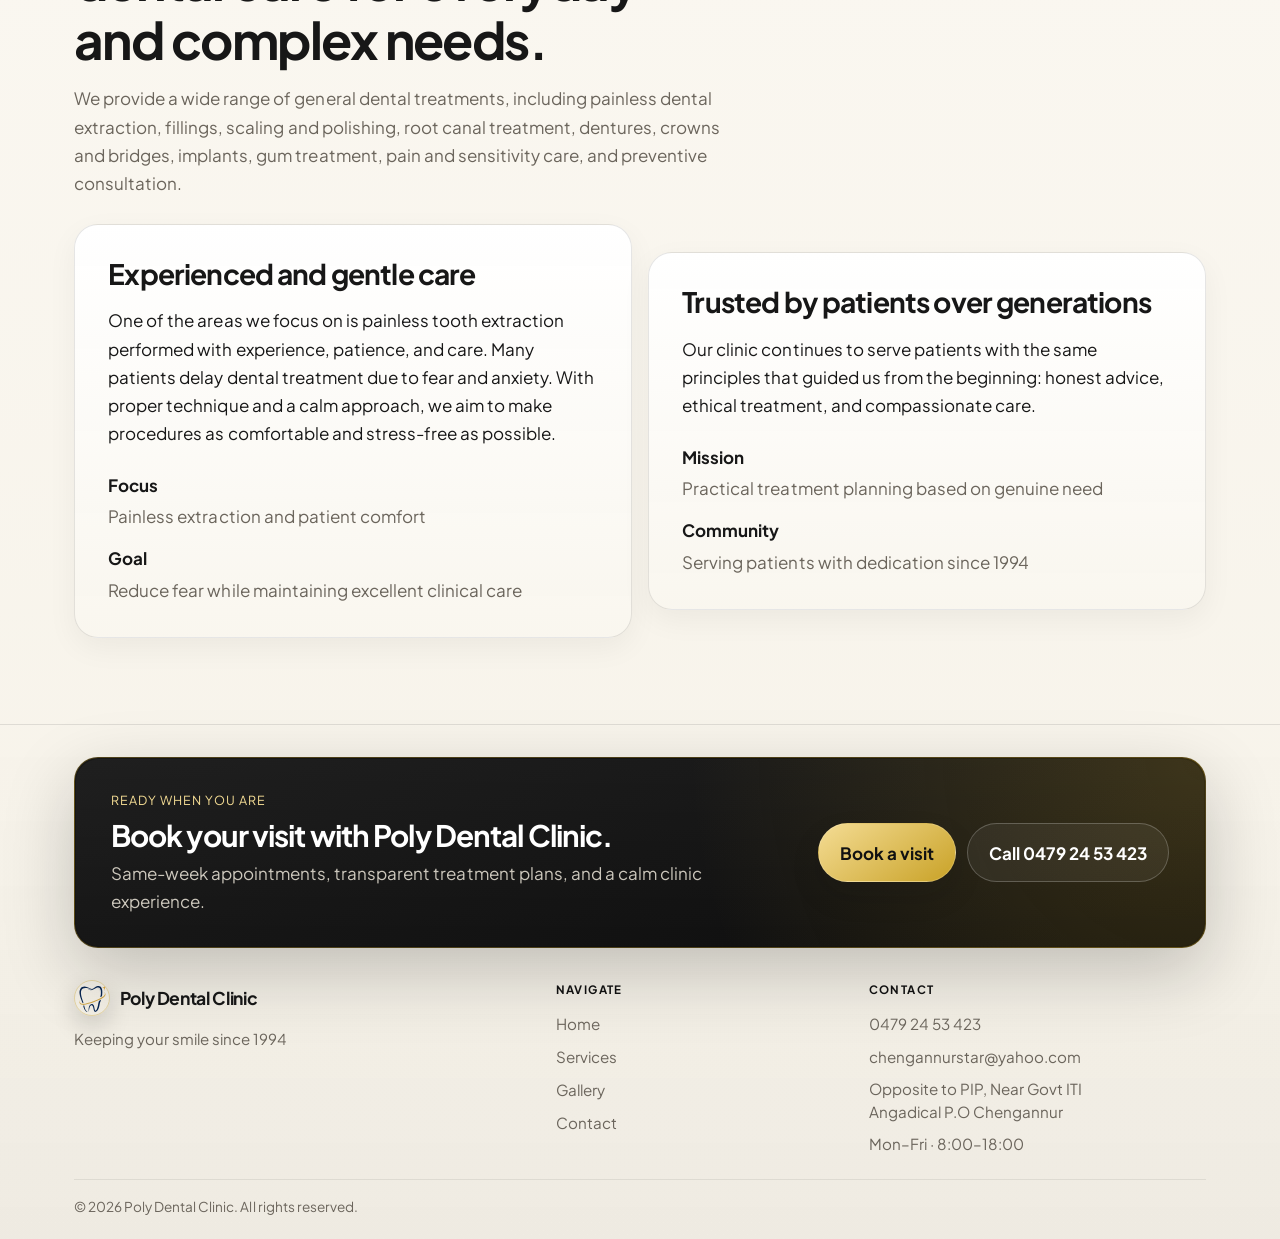
==== commit 135f8853: "feat: remove about page references" ====
--- a/about.html
+++ b/about.html
@@ -56,7 +56,6 @@
         <nav>
           <div class="nav-links" id="primary-nav" data-nav-links>
             <a href="index.html">Home</a>
-            <a href="about.html" aria-current="page">About</a>
             <a href="services.html">Services</a>
             <a href="gallery.html">Gallery</a>
             <a href="contact.html">Contact</a>
@@ -192,7 +191,6 @@
             <span class="footer-heading">Navigate</span>
             <div class="footer-links">
               <a href="index.html">Home</a>
-              <a href="about.html">About</a>
               <a href="services.html">Services</a>
               <a href="gallery.html">Gallery</a>
               <a href="contact.html">Contact</a>
--- a/assets/css/styles.css
+++ b/assets/css/styles.css
@@ -250,7 +250,7 @@
 .values-grid,
 .doctor-grid {
   display: grid;
-  gap: 1.5rem;
+  gap: 1rem;
 }
 
 .hero-grid,
@@ -664,7 +664,7 @@
 }
 
 .doctor-grid {
-  margin-top: 1.5rem;
+  margin-top: 1rem;
 }
 
 .doctor-card {
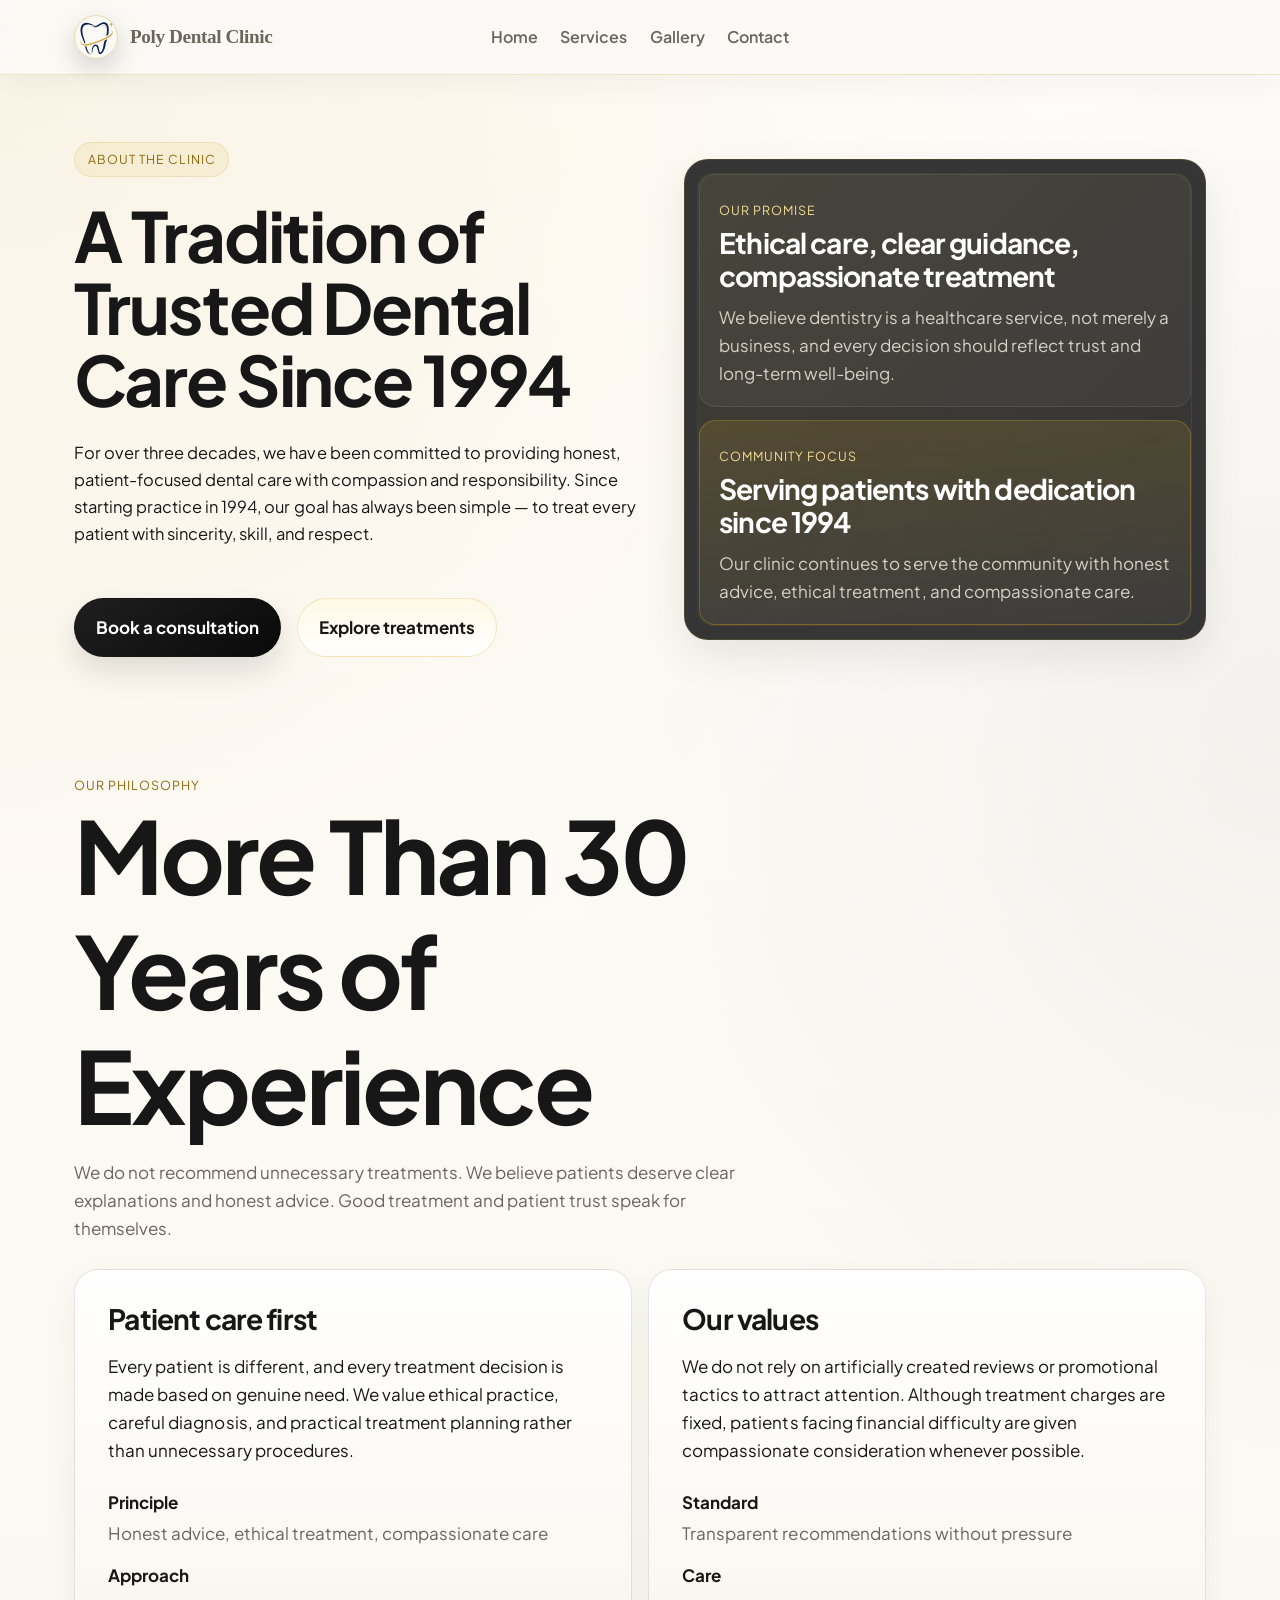
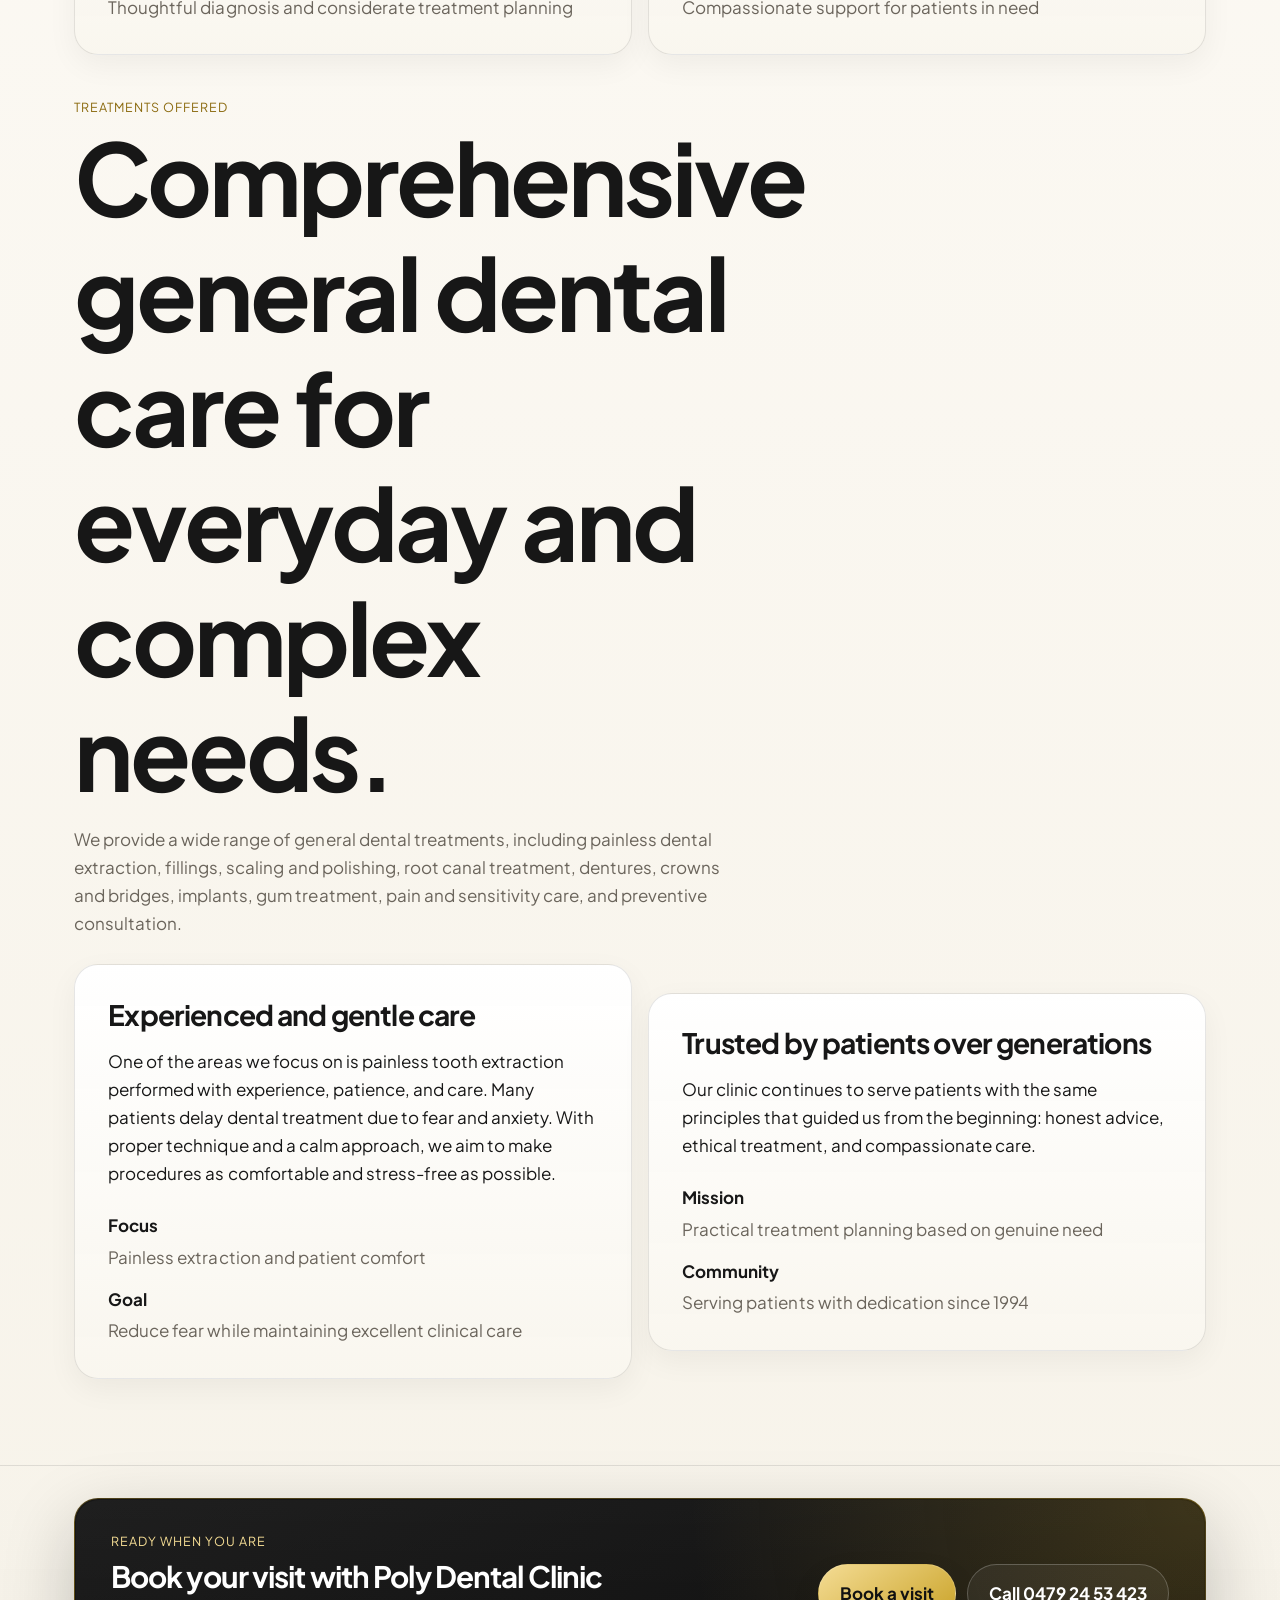
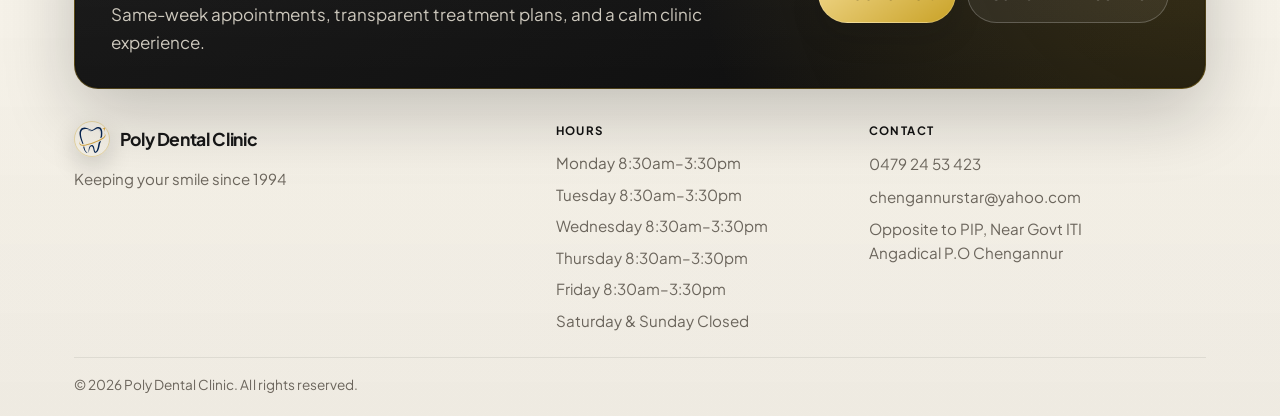
==== commit 16ea4565: "fix: UAT for client" ====
--- a/about.html
+++ b/about.html
@@ -25,7 +25,7 @@
     <link rel="preconnect" href="https://fonts.googleapis.com" />
     <link rel="preconnect" href="https://fonts.gstatic.com" crossorigin />
     <link
-      href="https://fonts.googleapis.com/css2?family=Plus+Jakarta+Sans:wght@400;500;600;700;800&display=swap"
+      href="https://fonts.googleapis.com/css2?family=Allura&family=Plus+Jakarta+Sans:wght@400;500;600;700;800&display=swap"
       rel="stylesheet"
     />
     <link rel="stylesheet" href="assets/css/styles.css" />
@@ -171,7 +171,7 @@
         <aside class="footer-cta reveal" aria-label="Book a visit">
           <div class="footer-cta-copy">
             <span class="section-label">Ready when you are</span>
-            <h3>Book your visit with Poly Dental Clinic.</h3>
+            <h3>Book your visit with Poly Dental Clinic</h3>
             <p>Same-week appointments, transparent treatment plans, and a calm clinic experience.</p>
           </div>
           <div class="footer-cta-actions">
@@ -188,12 +188,14 @@
             <span>Keeping your smile since 1994</span>
           </div>
           <div class="footer-col">
-            <span class="footer-heading">Navigate</span>
+            <span class="footer-heading">Hours</span>
             <div class="footer-links">
-              <a href="index.html">Home</a>
-              <a href="services.html">Services</a>
-              <a href="gallery.html">Gallery</a>
-              <a href="contact.html">Contact</a>
+              <span>Monday 8:30am&ndash;3:30pm</span>
+              <span>Tuesday 8:30am&ndash;3:30pm</span>
+              <span>Wednesday 8:30am&ndash;3:30pm</span>
+              <span>Thursday 8:30am&ndash;3:30pm</span>
+              <span>Friday 8:30am&ndash;3:30pm</span>
+              <span>Saturday &amp; Sunday Closed</span>
             </div>
           </div>
           <div class="footer-col">
@@ -203,7 +205,6 @@
               <a href="mailto:hello@polydentalclinic.com">chengannurstar@yahoo.com</a>
               <span>Opposite to PIP, Near Govt ITI
               <br />Angadical P.O Chengannur</span>
-              <span>Mon&ndash;Fri &middot; 8:00&ndash;18:00</span>
             </div>
           </div>
         </div>
--- a/assets/css/styles.css
+++ b/assets/css/styles.css
@@ -25,6 +25,7 @@
   --measure: 68ch;
   --display-font: "Plus Jakarta Sans", "Segoe UI", sans-serif;
   --body-font: "Plus Jakarta Sans", "Segoe UI", sans-serif;
+  --script-font: "Allura", "Brush Script MT", cursive;
   --focus-ring: 0 0 0 4px rgba(201, 162, 39, 0.2);
   --transition: 220ms ease;
 }
@@ -107,7 +108,7 @@
 nav {
   display: flex;
   align-items: center;
-  margin-left: auto;
+  justify-content: center;
 }
 
 .nav-shell,
@@ -127,6 +128,25 @@
   min-height: 74px;
 }
 
+@media (min-width: 761px) {
+  .nav-shell {
+    display: grid;
+    grid-template-columns: 1fr auto 1fr;
+    align-items: center;
+  }
+
+  .brand {
+    grid-column: 1;
+    justify-self: start;
+  }
+
+  nav {
+    grid-column: 2;
+    justify-self: center;
+    margin: 0 auto;
+  }
+}
+
 .brand {
   display: flex;
   align-items: center;
@@ -146,12 +166,23 @@
   font-weight: 800;
 }
 
-.brand-copy strong,
+.brand-copy strong {
+  display: block;
+  font-family: display, serif;
+  letter-spacing: -0.02em;
+  font-size: 1.2rem;
+}
+
 .footer-brand strong {
   display: block;
   font-family: var(--display-font);
   letter-spacing: -0.02em;
   font-size: 1.2rem;
+}
+
+.site-header .brand-copy strong,
+.site-header .brand-copy {
+  font-family: display, serif;
 }
 
 .brand-copy,
@@ -168,6 +199,7 @@
 .nav-links {
   display: flex;
   align-items: center;
+  justify-content: center;
   gap: 1.4rem;
 }
 
@@ -287,6 +319,44 @@
 
 .page-intro {
   padding: clamp(2rem, 4vw, 3.2rem) 0 clamp(2.4rem, 4.6vw, 3.6rem);
+}
+
+.map-section {
+  padding: 0 0 clamp(2.5rem, 5vw, 4rem);
+}
+
+.map-heading {
+  display: flex;
+  align-items: end;
+  justify-content: space-between;
+  gap: 2rem;
+  margin-bottom: 1.25rem;
+}
+
+.map-heading h2 {
+  margin-top: 0.35rem;
+}
+
+.map-heading p {
+  max-width: 32ch;
+  color: var(--text-muted);
+  text-align: right;
+}
+
+.map-frame {
+  min-height: 24rem;
+  overflow: hidden;
+  border: 1px solid var(--border);
+  border-radius: var(--radius-lg);
+  background: var(--bg-elevated);
+  box-shadow: var(--shadow-soft);
+}
+
+.map-frame iframe {
+  display: block;
+  width: 100%;
+  height: 24rem;
+  border: 0;
 }
 
 .home-intro {
@@ -467,6 +537,8 @@
   letter-spacing: -0.03em;
 }
 
+
+
 h1 {
   font-size: clamp(2.4rem, 5.4vw, 5.2rem);
   max-width: 18ch;
@@ -474,8 +546,17 @@
 }
 
 h2 {
-  font-size: clamp(1.9rem, 4vw, 3.2rem);
-  text-wrap: balance;
+  font-size: 100px;
+}
+
+
+
+.script-heading {
+  font-family: var(--script-font);
+  font-size: clamp(2.5rem, 3vw, 3.6rem);
+  font-weight: 400;
+  letter-spacing: 0;
+  white-space: nowrap;
 }
 
 h3 {
@@ -1152,6 +1233,10 @@
     --gutter: 1.1rem;
   }
 
+  .script-heading {
+    white-space: normal;
+  }
+
   .site-header {
     background: rgba(251, 250, 247, 0.94);
   }
@@ -1187,7 +1272,7 @@
     width: min(100%, 20rem);
     margin-left: auto;
     display: grid;
-    justify-items: end;
+    justify-items: center;
     gap: 0.35rem;
     padding: 0.55rem;
     border-radius: 18px;
@@ -1212,12 +1297,12 @@
     min-height: 44px;
     display: flex;
     align-items: center;
-    justify-content: flex-end;
+    justify-content: center;
     padding: 0.6rem 0.85rem;
     border-radius: 12px;
     background: transparent;
     width: 100%;
-    text-align: right;
+    text-align: center;
   }
 
   .nav-links a[aria-current="page"] {
@@ -1257,6 +1342,22 @@
 
   .page-intro-grid {
     gap: 1rem;
+  }
+
+  .map-heading {
+    align-items: start;
+    flex-direction: column;
+    gap: 0.5rem;
+  }
+
+  .map-heading p {
+    text-align: left;
+  }
+
+  .map-frame,
+  .map-frame iframe {
+    min-height: 20rem;
+    height: 20rem;
   }
 
   .page-intro-copy {
@@ -1521,7 +1622,7 @@
   }
 
   .testimonial-track {
-    animation: none;
+    animation: testimonial-scroll 28s linear infinite !important;
   }
 }
 
@@ -1698,7 +1799,7 @@
   flex: 0 0 100%;
   margin: 0;
   position: relative;
-  aspect-ratio: 16 / 7;
+  aspect-ratio: 1600 / 799;
   background: #111;
 }
 .carousel-slide img {
@@ -1763,7 +1864,6 @@
   transform: scale(1.3);
 }
 @media (max-width: 600px) {
-  .carousel-slide { aspect-ratio: 4 / 5; }
   .carousel-btn { width: 38px; height: 38px; }
 }
 
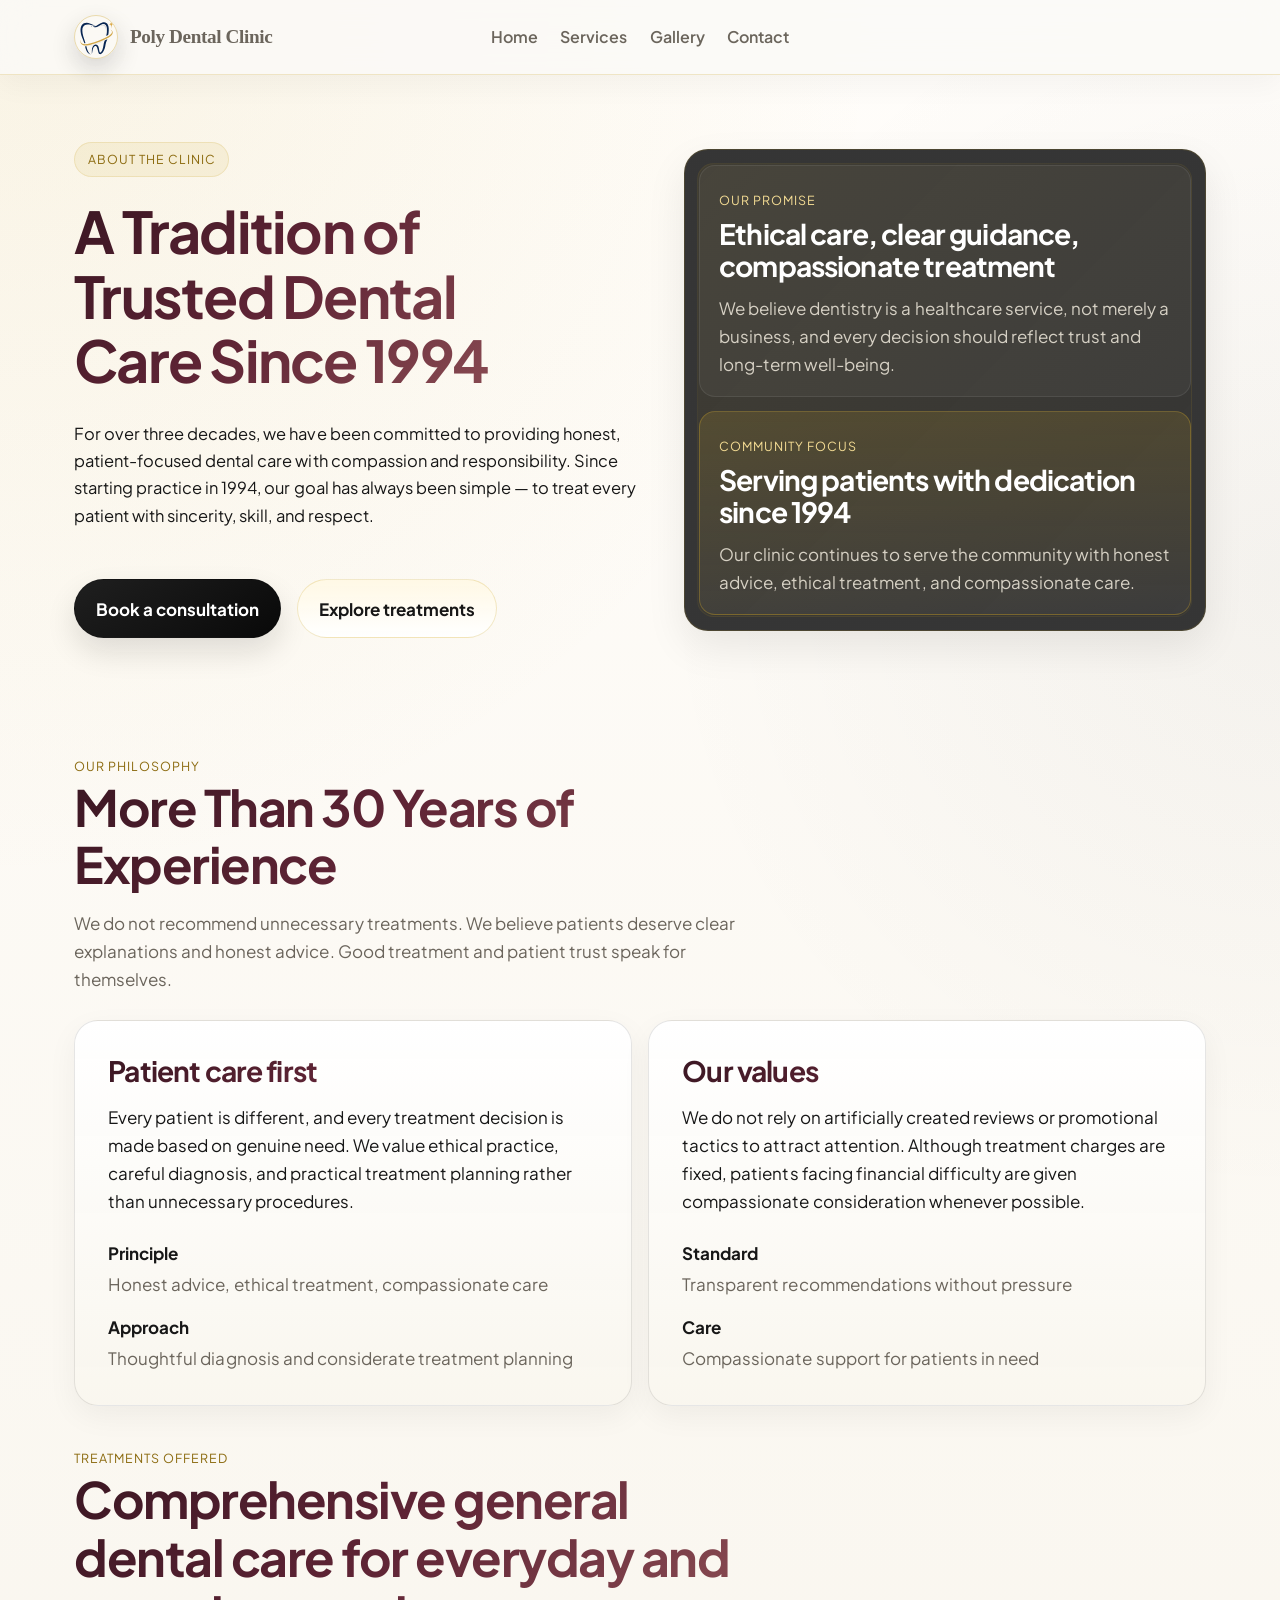
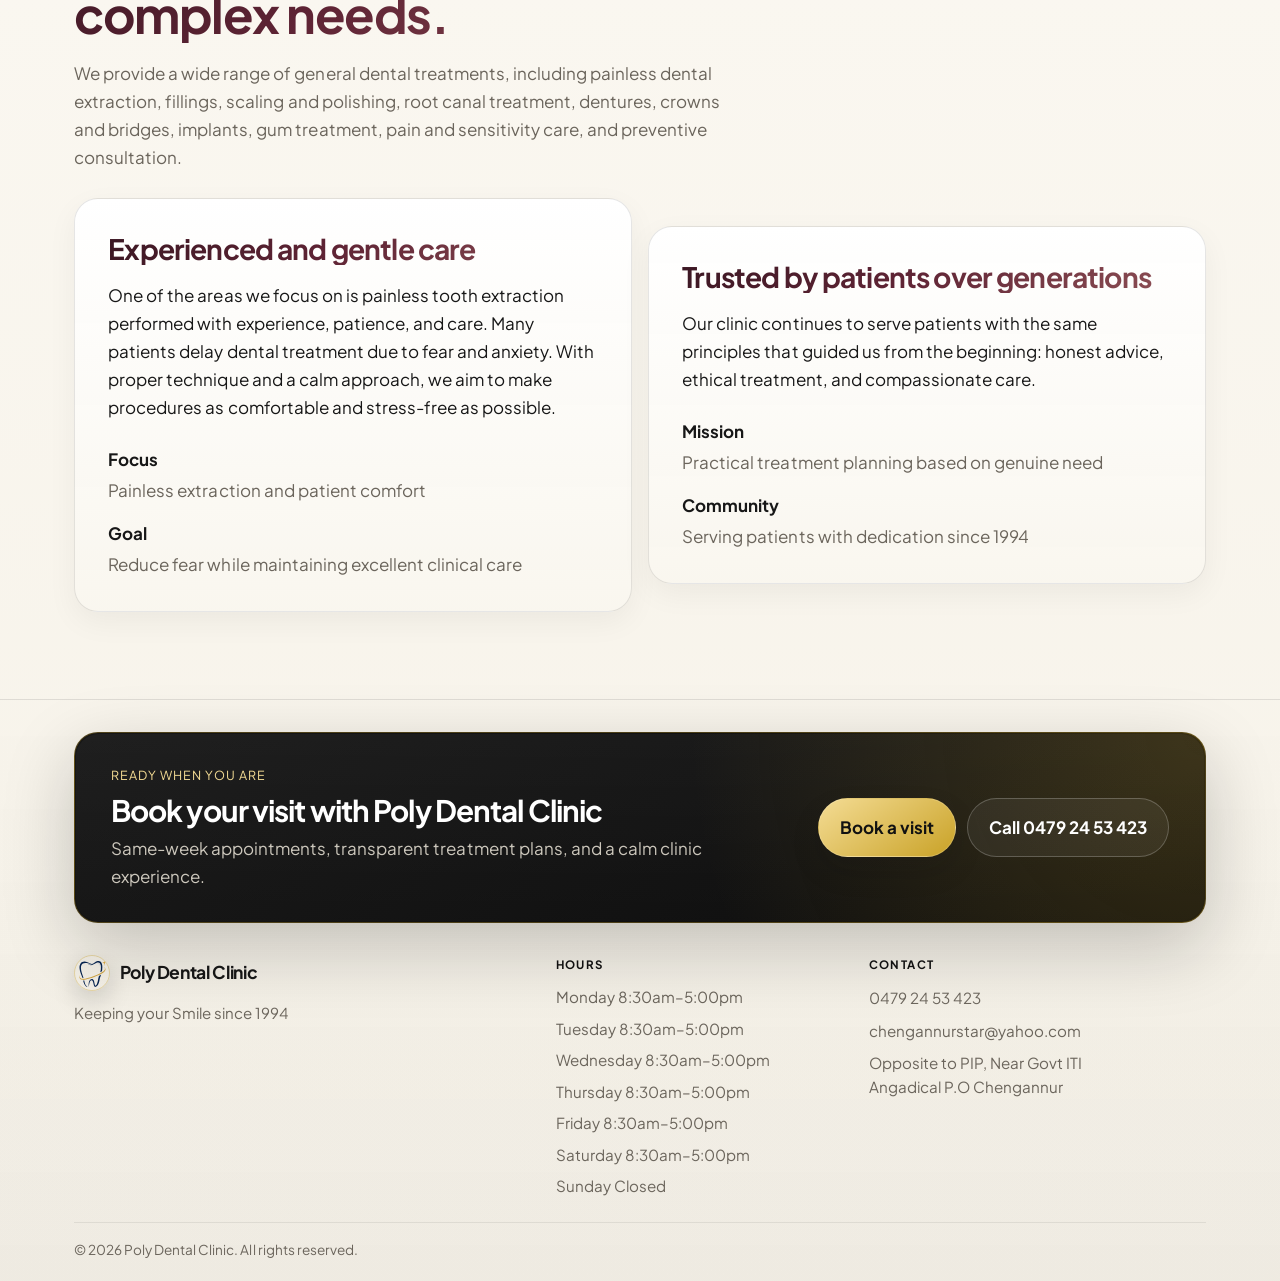
==== commit 0bdd0aea: "fix: v3 release" ====
--- a/about.html
+++ b/about.html
@@ -185,17 +185,18 @@
               <img class="brand-mark" src="assets/images/PD_LogoMark.svg" alt="Poly Dental Clinic logo" />
               <strong>Poly Dental Clinic</strong>
             </a>
-            <span>Keeping your smile since 1994</span>
+            <span>Keeping your Smile since 1994</span>
           </div>
           <div class="footer-col">
             <span class="footer-heading">Hours</span>
             <div class="footer-links">
-              <span>Monday 8:30am&ndash;3:30pm</span>
-              <span>Tuesday 8:30am&ndash;3:30pm</span>
-              <span>Wednesday 8:30am&ndash;3:30pm</span>
-              <span>Thursday 8:30am&ndash;3:30pm</span>
-              <span>Friday 8:30am&ndash;3:30pm</span>
-              <span>Saturday &amp; Sunday Closed</span>
+              <span>Monday 8:30am&ndash;5:00pm</span>
+              <span>Tuesday 8:30am&ndash;5:00pm</span>
+              <span>Wednesday 8:30am&ndash;5:00pm</span>
+              <span>Thursday 8:30am&ndash;5:00pm</span>
+              <span>Friday 8:30am&ndash;5:00pm</span>
+              <span>Saturday 8:30am&ndash;5:00pm</span>
+              <span>Sunday Closed</span>
             </div>
           </div>
           <div class="footer-col">
--- a/assets/css/styles.css
+++ b/assets/css/styles.css
@@ -8,6 +8,10 @@
   --text-muted: #6b655c;
   --gold: #c9a227;
   --gold-soft: #e7d08b;
+  --maroon-1: #3b1723;
+  --maroon-2: #5f2435;
+  --maroon-3: #8d4f55;
+  --heading-gradient: linear-gradient(135deg, var(--maroon-1) 0%, var(--maroon-2) 46%, var(--maroon-3) 100%);
   --accent-dark: #111111;
   --border: rgba(17, 17, 17, 0.1);
   --border-strong: rgba(201, 162, 39, 0.24);
@@ -383,9 +387,10 @@
 }
 
 .page-intro-copy h1 {
-  max-width: 10.5ch;
-  line-height: 1.04;
+  max-width: 11ch;
+  line-height: 1.12;
   margin-bottom: 0.1rem;
+  padding-bottom: 0.06em;
 }
 
 .page-intro-copy p {
@@ -454,8 +459,13 @@
   color: #f4dc94;
 }
 
-.intro-detail-card h3 {
+.page-intro-details .intro-detail-card h3,
+.page-intro-details .intro-detail-actions h3 {
   color: #fff;
+  background: none;
+  -webkit-background-clip: initial;
+  background-clip: initial;
+  -webkit-text-fill-color: #fff;
   margin-top: 0.35rem;
 }
 
@@ -535,18 +545,24 @@
   font-family: var(--display-font);
   font-weight: 700;
   letter-spacing: -0.03em;
+  color: transparent;
+  background: var(--heading-gradient);
+  -webkit-background-clip: text;
+  background-clip: text;
+  -webkit-text-fill-color: transparent;
 }
 
 
 
 h1 {
-  font-size: clamp(2.4rem, 5.4vw, 5.2rem);
+  font-size: clamp(2.1rem, 4.5vw, 4.3rem);
   max-width: 18ch;
+  line-height: 1.08;
   text-wrap: balance;
 }
 
 h2 {
-  font-size: 100px;
+  font-size: 50px;
 }
 
 
@@ -557,6 +573,17 @@
   font-weight: 400;
   letter-spacing: 0;
   white-space: nowrap;
+}
+
+.page-intro-script-heading {
+  font-family: var(--script-font);
+  font-size: clamp(2.7rem, 4vw, 3.6rem);
+  font-weight: 400;
+  letter-spacing: 0;
+  line-height: 0.96;
+  min-width: 470px;
+  text-wrap: balance;
+  white-space: normal;
 }
 
 h3 {
@@ -1040,6 +1067,10 @@
 
 .footer-cta-copy h3 {
   color: #fff;
+  background: none;
+  -webkit-background-clip: initial;
+  background-clip: initial;
+  -webkit-text-fill-color: #fff;
   font-size: clamp(1.4rem, 2.4vw, 1.85rem);
   margin: 0;
 }
@@ -1235,6 +1266,15 @@
 
   .script-heading {
     white-space: normal;
+  }
+
+  .page-intro-script-heading {
+    font-family: var(--script-font);
+    font-size: clamp(2.35rem, 10.5vw, 3.1rem);
+    line-height: 0.98;
+    max-width: 11ch;
+    white-space: normal;
+    text-wrap: balance;
   }
 
   .site-header {
@@ -1326,6 +1366,7 @@
     font-size: clamp(1.7rem, 6.5vw, 2.2rem);
   }
 
+
   h3 {
     font-size: clamp(1.2rem, 5vw, 1.55rem);
   }
@@ -1995,7 +2036,7 @@
   margin: 0;
   width: 100%;
   max-width: 100%;
-  font-size: clamp(2rem, 3.3vw, 3.2rem);
+  font-size: clamp(2rem, 3vw, 3rem);
   line-height: 1.05;
   letter-spacing: -0.04em;
 }
@@ -2170,6 +2211,20 @@
 .feature-copy {
   display: grid;
   gap: 0.75rem;
+}
+.feature-copy h1 {
+  font-family: var(--script-font);
+  font-size: clamp(2.8rem, 4vw, 4rem);
+  font-weight: 400;
+  line-height: 0.9;
+  letter-spacing: 0;
+  color: var(--ink);
+  background: none;
+  -webkit-background-clip: initial;
+  background-clip: initial;
+  -webkit-text-fill-color: var(--ink);
+  overflow: visible;
+  text-wrap: balance;
 }
 .feature-copy h3 {
   font-size: clamp(1.4rem, 2.2vw, 1.9rem);
